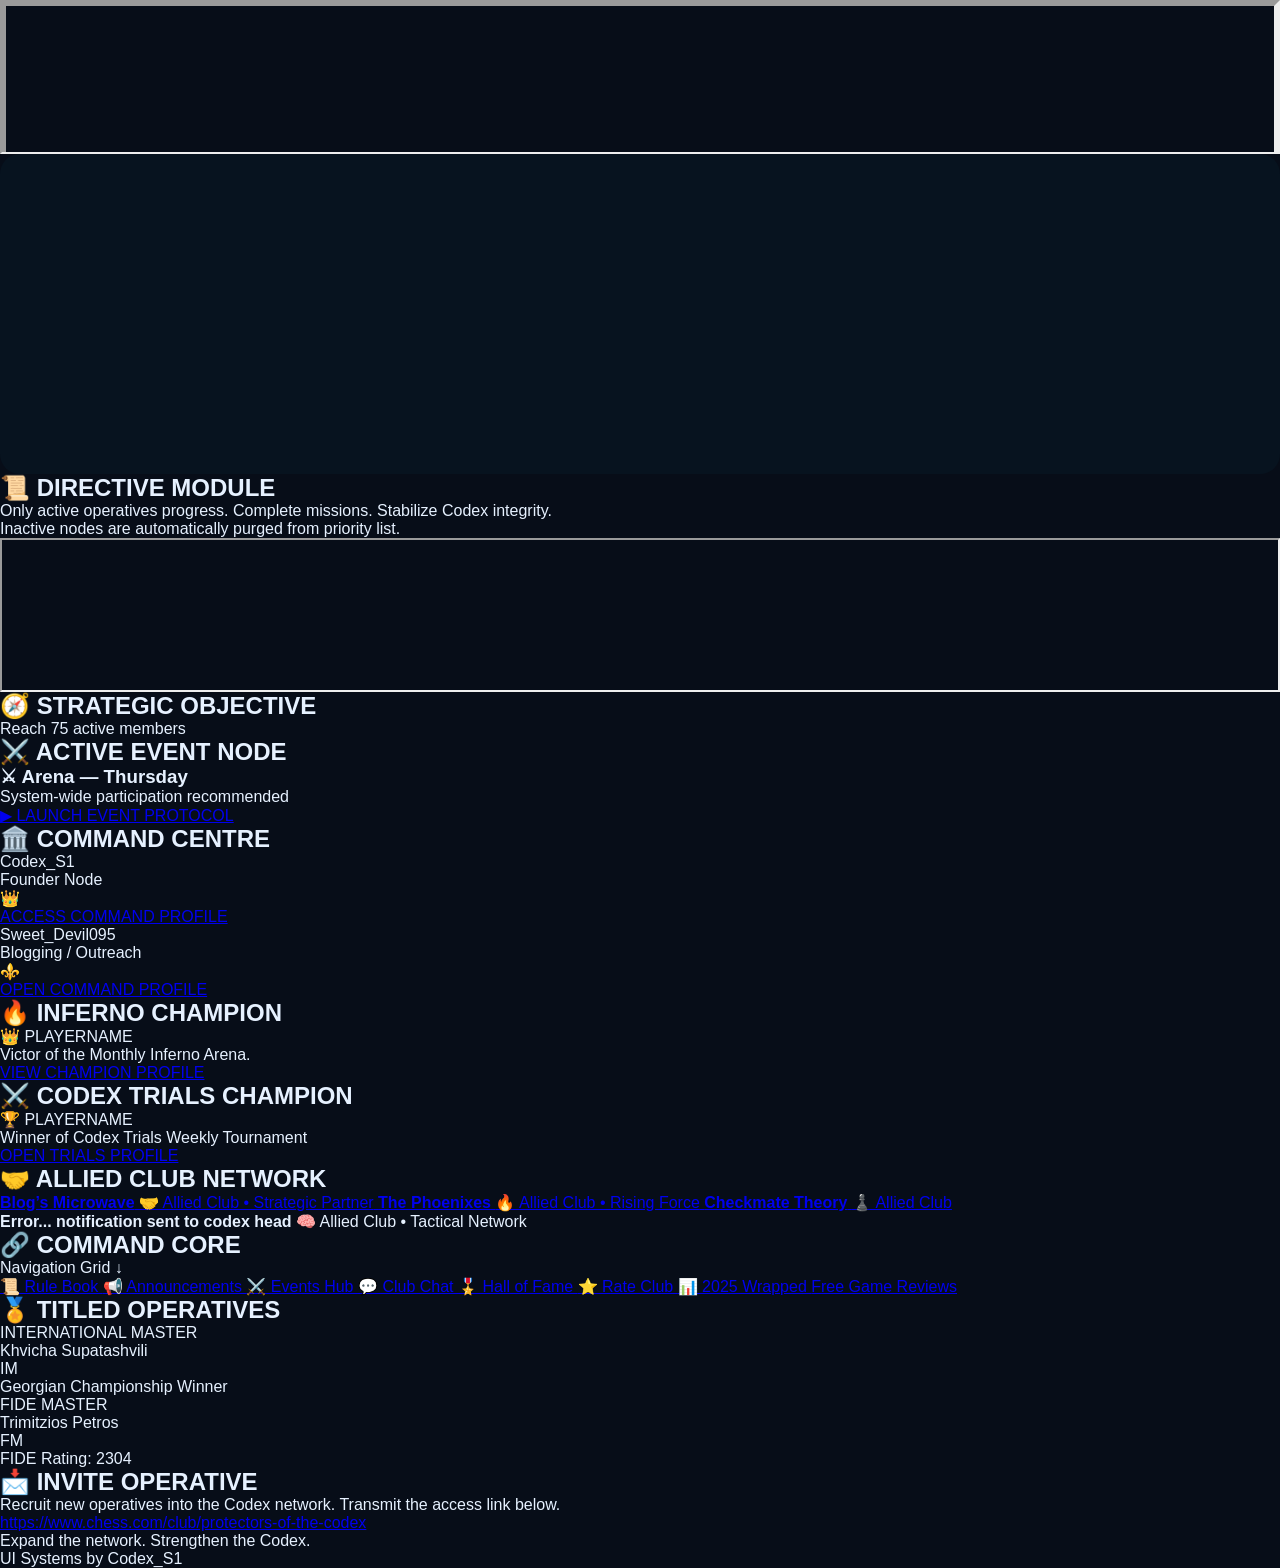
==== index.html @ 56b5e78e "Update index.html" ====
<!DOCTYPE html>
<html lang="en">
<head>
  <meta charset="UTF-8" />
  <meta
    name="viewport"
    content="width=device-width, initial-scale=1.0"
  />
  <title>Protectors Of The Codex</title>

  <link rel="stylesheet" href="style.css" />
</head>

<body>

  <!-- BACKGROUND ENGINE -->
  <iframe
    class="particle-engine"
    src="https://samuel-thomas-sion.github.io/Codex-Sidebar-1-/"
    loading="lazy"
  ></iframe>

  <main class="codex-wrapper">

    <!-- HERO -->
    <section class="hero-section">
      <iframe
        class="hero-frame"
        src="https://samuel-thomas-sion.github.io/Codex-Sidebar-1-/herocard.html"
        scrolling="no"
        loading="lazy"
      ></iframe>
    </section>

    <!-- DIRECTIVE -->
    <section class="module hover-card">
      <h2>📜 DIRECTIVE MODULE</h2>

      <p>
        Only active operatives progress.
        Complete missions. Stabilize Codex integrity.
      </p>

      <p class="small-text">
        Inactive nodes are automatically purged from priority list.
      </p>
    </section>

    <div class="divider">
      <div class="scan-line"></div>
    </div>

    <!-- RADIO -->
    <section class="module hover-card">
      <iframe
        class="radio-frame"
        src="https://www.youtube.com/embed/playlist?list=PLishVnabvbhC-aaPeOsU2TuPgFVLvrhcN"
        allowfullscreen
        loading="lazy"
      ></iframe>
    </section>

    <div class="divider">
      <div class="scan-line"></div>
    </div>

    <!-- OBJECTIVE -->
    <section>

      <h2>🧭 STRATEGIC OBJECTIVE</h2>

      <div class="objective-card hover-card">
        Reach 75 active members
      </div>

    </section>

    <div class="divider">
      <div class="scan-line"></div>
    </div>

    <!-- EVENT -->
    <section>

      <h2>⚔️ ACTIVE EVENT NODE</h2>

      <div class="module hover-card">

        <h3>⚔ Arena — Thursday</h3>

        <p class="small-text">
          System-wide participation recommended
        </p>

        <a
          class="event-btn"
          href="https://www.chess.com/play/arena/31183645?clubId=627467"
          target="_blank"
        >
          ▶ LAUNCH EVENT PROTOCOL
        </a>

      </div>

    </section>

    <div class="divider">
      <div class="scan-line"></div>
    </div>

    <!-- COMMAND CENTRE -->
    <section>

      <h2 class="gold-heading">🏛️ COMMAND CENTRE</h2>

      <div class="stack-grid">

        <!-- Founder -->
        <div class="founder-card hover-card">

          <div class="card-glow gold-glow"></div>

          <div class="top-row">
            <div>
              <div class="founder-name">
                Codex_S1
              </div>

              <div class="small-text">
                Founder Node
              </div>
            </div>

            <div class="icon-large">👑</div>
          </div>

          <a
            href="https://www.chess.com/member/codex_s1"
            target="_blank"
            class="gold-btn"
          >
            ACCESS COMMAND PROFILE
          </a>

        </div>

        <!-- Admin -->
        <div class="admin-card hover-card">

          <div class="top-row">
            <div>
              <div class="admin-name">
                Sweet_Devil095
              </div>

              <div class="small-text">
                Blogging / Outreach
              </div>
            </div>

            <div class="icon-large">⚜️</div>
          </div>

          <a
            href="https://www.chess.com/member/sweet_devil095"
            target="_blank"
            class="blue-btn"
          >
            OPEN COMMAND PROFILE
          </a>

        </div>

      </div>

    </section>

    <div class="divider">
      <div class="scan-line"></div>
    </div>

    <!-- INFERNO -->
    <section>

      <h2 class="inferno-heading">
        🔥 INFERNO CHAMPION
      </h2>

      <div class="inferno-card hover-card">

        <div class="card-glow inferno-glow"></div>

        <div class="champion-name">
          👑 PLAYERNAME
        </div>

        <p class="small-text">
          Victor of the Monthly Inferno Arena.
        </p>

        <a
          href="https://www.chess.com/member/PLAYERNAME"
          target="_blank"
          class="inferno-btn"
        >
          VIEW CHAMPION PROFILE
        </a>

      </div>

    </section>

    <div class="soft-divider"></div>

    <!-- TRIALS -->
    <section>

      <h2>⚔️ CODEX TRIALS CHAMPION</h2>

      <div class="trials-card hover-card">

        <div class="card-glow blue-glow"></div>

        <div class="champion-name blue-text">
          🏆 PLAYERNAME
        </div>

        <p class="small-text">
          Winner of Codex Trials Weekly Tournament
        </p>

        <a
          href="https://www.chess.com/member/PLAYERNAME"
          target="_blank"
          class="trial-btn"
        >
          OPEN TRIALS PROFILE
        </a>

      </div>

    </section>

    <div class="divider">
      <div class="scan-line"></div>
    </div>

    <!-- ALLIED NETWORK -->
    <section>

      <h2>🤝 ALLIED CLUB NETWORK</h2>

      <div class="stack-grid">

        <a
          class="ally-card hover-card"
          href="https://www.chess.com/club/blogs-microwave"
          target="_blank"
        >
          <strong>Blog’s Microwave</strong>
          <span>🤝 Allied Club • Strategic Partner</span>
        </a>

        <a
          class="ally-card hover-card"
          href="https://www.chess.com/club/the-phoenixes"
          target="_blank"
        >
          <strong>The Phoenixes</strong>
          <span>🔥 Allied Club • Rising Force</span>
        </a>

        <a
          class="ally-card hover-card"
          href="https://www.chess.com/club/checkmate-theory"
          target="_blank"
        >
          <strong>Checkmate Theory</strong>
          <span>♟️ Allied Club</span>
        </a>

        <div class="ally-card special-ally hover-card">
          <strong>
            Error... notification sent to codex head
          </strong>

          <span>
            🧠 Allied Club • Tactical Network
          </span>
        </div>

      </div>

    </section>

    <div class="divider">
      <div class="scan-line"></div>
    </div>

    <!-- COMMAND CORE -->
    <section>

      <h2>🔗 COMMAND CORE</h2>

      <p class="small-text">
        Navigation Grid ↓
      </p>

      <div class="command-core">

        <a href="https://www.chess.com/clubs/forum/view/club-rulebook-2">
          📜 Rule Book
        </a>

        <a href="https://www.chess.com/club/protectors-of-the-codex/announcements">
          📢 Announcements
        </a>

        <a
          class="gold-link"
          href="https://www.chess.com/clubs/events/protectors-of-the-codex"
        >
          ⚔️ Events Hub
        </a>

        <a href="https://www.chess.com/clubs/forum/view/chatty-chat-chat">
          💬 Club Chat
        </a>

        <a href="https://www.chess.com/clubs/forum/view/hall-of-fame-201">
          🎖️ Hall of Fame
        </a>

        <a href="https://strawpoll.com/w4nWWPoXWnA">
          ⭐ Rate Club
        </a>

        <a href="https://www.chessigma.com/wrapped">
          📊 2025 Wrapped
        </a>

        <a href="https://chess.day/">
          Free Game Reviews
        </a>

      </div>

    </section>

    <div class="divider">
      <div class="scan-line"></div>
    </div>

    <!-- TITLED -->
    <section>

      <h2>🏅 TITLED OPERATIVES</h2>

      <div class="stack-grid">

        <!-- IM -->
        <div class="title-card blue-card hover-card">

          <div class="card-glow blue-glow"></div>

          <div class="title-top">

            <div>
              <div class="title-rank blue-text">
                INTERNATIONAL MASTER
              </div>

              <div class="title-name">
                Khvicha Supatashvili
              </div>
            </div>

            <div class="badge blue-badge">
              IM
            </div>

          </div>

          <div class="small-text">
            Georgian Championship Winner
          </div>

        </div>

        <!-- FM -->
        <div class="title-card gold-card hover-card">

          <div class="card-glow gold-glow"></div>

          <div class="title-top">

            <div>
              <div class="title-rank gold-text">
                FIDE MASTER
              </div>

              <div class="title-name">
                Trimitzios Petros
              </div>
            </div>

            <div class="badge gold-badge">
              FM
            </div>

          </div>

          <div class="small-text">
            FIDE Rating: 2304
          </div>

        </div>

      </div>

    </section>

    <div class="divider">
      <div class="scan-line"></div>
    </div>

    <!-- INVITE -->
    <section>

      <h2>📩 INVITE OPERATIVE</h2>

      <div class="module hover-card">

        <p class="invite-text">
          Recruit new operatives into the Codex network.
          Transmit the access link below.
        </p>

        <div class="invite-box">

          <a
            href="https://www.chess.com/club/protectors-of-the-codex"
            target="_blank"
          >
            https://www.chess.com/club/protectors-of-the-codex
          </a>

        </div>

        <p class="small-text">
          Expand the network. Strengthen the Codex.
        </p>

      </div>

    </section>

    <!-- FOOTER -->
    <footer class="footer">
      UI Systems by
      <span>Codex_S1</span>
    </footer>

  </main>

  <script src="script.js"></script>

</body>
</html>
---- style.css ----
/* =========================
   GLOBAL RESET
========================= */

*{
  margin:0;
  padding:0;
  box-sizing:border-box;
}

html,
body{
  width:100%;
  min-height:100%;
  overflow-x:hidden;
  overflow-y:auto;

  /* HIDES SCROLLBAR BUT KEEPS SCROLL */
  scrollbar-width:none;
  -ms-overflow-style:none;

  background:#070d18;
  font-family:Arial, sans-serif;
  color:#e6f1ff;
}

body::-webkit-scrollbar{
  display:none;
}

/* =========================
   MAIN FULLSCREEN SYSTEM
========================= */

.codex-system{
  position:relative;

  width:100%;

  /* IMPORTANT */
  min-height:100vh;

  overflow:hidden;

  background:
    radial-gradient(circle at top,
    #18314f 0%,
    #0f2238 35%,
    #070d18 100%);

  padding:14px;

  /* REMOVED MAX WIDTH */
  /* REMOVED CENTERED PANEL */

  display:flex;
  flex-direction:column;
  gap:18px;
}

/* =========================
   BACKGROUND ENGINE
========================= */

.bg-engine{
  position:absolute;
  inset:0;

  width:100%;
  height:100%;

  border:none;

  z-index:0;

  pointer-events:none;

  opacity:.9;
}

/* =========================
   MAIN CONTENT LAYER
========================= */

.codex-content{
  position:relative;
  z-index:2;

  width:100%;

  display:flex;
  flex-direction:column;
  gap:18px;
}

/* =========================
   RESPONSIVE GRID SYSTEM
========================= */

.dashboard-grid{
  width:100%;

  display:grid;

  grid-template-columns:
    repeat(auto-fit,minmax(320px,1fr));

  gap:18px;

  align-items:start;
}

/* =========================
   UNIVERSAL MODULE STYLE
========================= */

.codex-module{
  position:relative;

  width:100%;

  padding:16px;

  border-radius:18px;

  background:#0f2238;

  border:1px solid rgba(255,255,255,.05);

  overflow:hidden;

  transition:
    transform .25s ease,
    box-shadow .25s ease,
    border-color .25s ease;

  backdrop-filter:blur(10px);
}

.codex-module:hover{
  transform:translateY(-4px);

  border-color:rgba(77,163,255,.45);

  box-shadow:
    0 0 24px rgba(77,163,255,.18);
}

/* =========================
   HERO SYSTEM
========================= */

.hero-frame{
  width:100%;

  /* IMPORTANT FOR CHESS.COM */
  height:min(42vw,320px);

  min-height:240px;

  border:none;

  border-radius:20px;

  overflow:hidden;

  background:#07131f;
}

/* =========================
   SECTION TITLES
========================= */

.section-title{
  font-size:18px;
  font-weight:bold;

  letter-spacing:1px;

  margin-bottom:12px;

  color:#ffffff;
}

/* =========================
   DIVIDER
========================= */

.codex-divider{
  position:relative;

  width:100%;
  height:2px;

  overflow:hidden;

  border-radius:999px;

  background:
    linear-gradient(
      90deg,
      transparent,
      rgba(77,163,255,.12),
      rgba(77,163,255,.45),
      rgba(77,163,255,.12),
      transparent
    );
}

.codex-divider::after{
  content:"";

  position:absolute;

  top:-1px;
  left:-30%;

  width:30%;
  height:4px;

  border-radius:999px;

  background:
    linear-gradient(
      90deg,
      transparent,
      rgba(140,200,255,.95),
      transparent
    );

  animation:codexScan 2.8s linear infinite;
}

/* =========================
   LINKS
========================= */

.codex-link{
  display:block;

  width:100%;

  text-decoration:none;

  color:#fff;

  padding:12px;

  border-radius:12px;

  background:#18314f;

  transition:all .22s ease;
}

.codex-link:hover{
  transform:translateX(4px);

  border-left:5px solid #b26cff;

  box-shadow:
    0 0 14px rgba(178,108,255,.25);
}

/* =========================
   BUTTONS
========================= */

.codex-button{
  display:block;

  width:100%;

  text-align:center;

  text-decoration:none;

  padding:12px;

  border-radius:12px;

  font-weight:bold;

  color:white;

  background:
    linear-gradient(
      135deg,
      #4da3ff,
      #18314f
    );

  transition:all .22s ease;
}

.codex-button:hover{
  transform:scale(1.03);

  box-shadow:
    0 0 20px rgba(77,163,255,.35);
}

/* =========================
   REMOVE INNER SCROLLBARS
========================= */

.no-scroll{
  overflow:visible !important;
  max-height:none !important;
  height:auto !important;
}

/* =========================
   RESPONSIVE FIXES
========================= */

@media(max-width:900px){

  .dashboard-grid{
    grid-template-columns:1fr;
  }

  .hero-frame{
    height:260px;
  }

}

/* =========================
   CHESS.COM IFRAME FIX
========================= */

/* THIS IS THE IMPORTANT PART */

iframe{
  width:100%;
  max-width:100%;
  display:block;
}

/* Prevent giant zoom effect */

.chess-sidebar-fix{
  width:100%;
  transform:scale(1);

  transform-origin:top center;
}

/* =========================
   ANIMATIONS
========================= */

@keyframes codexScan{

  0%{
    left:-30%;
  }

  100%{
    left:130%;
  }

}
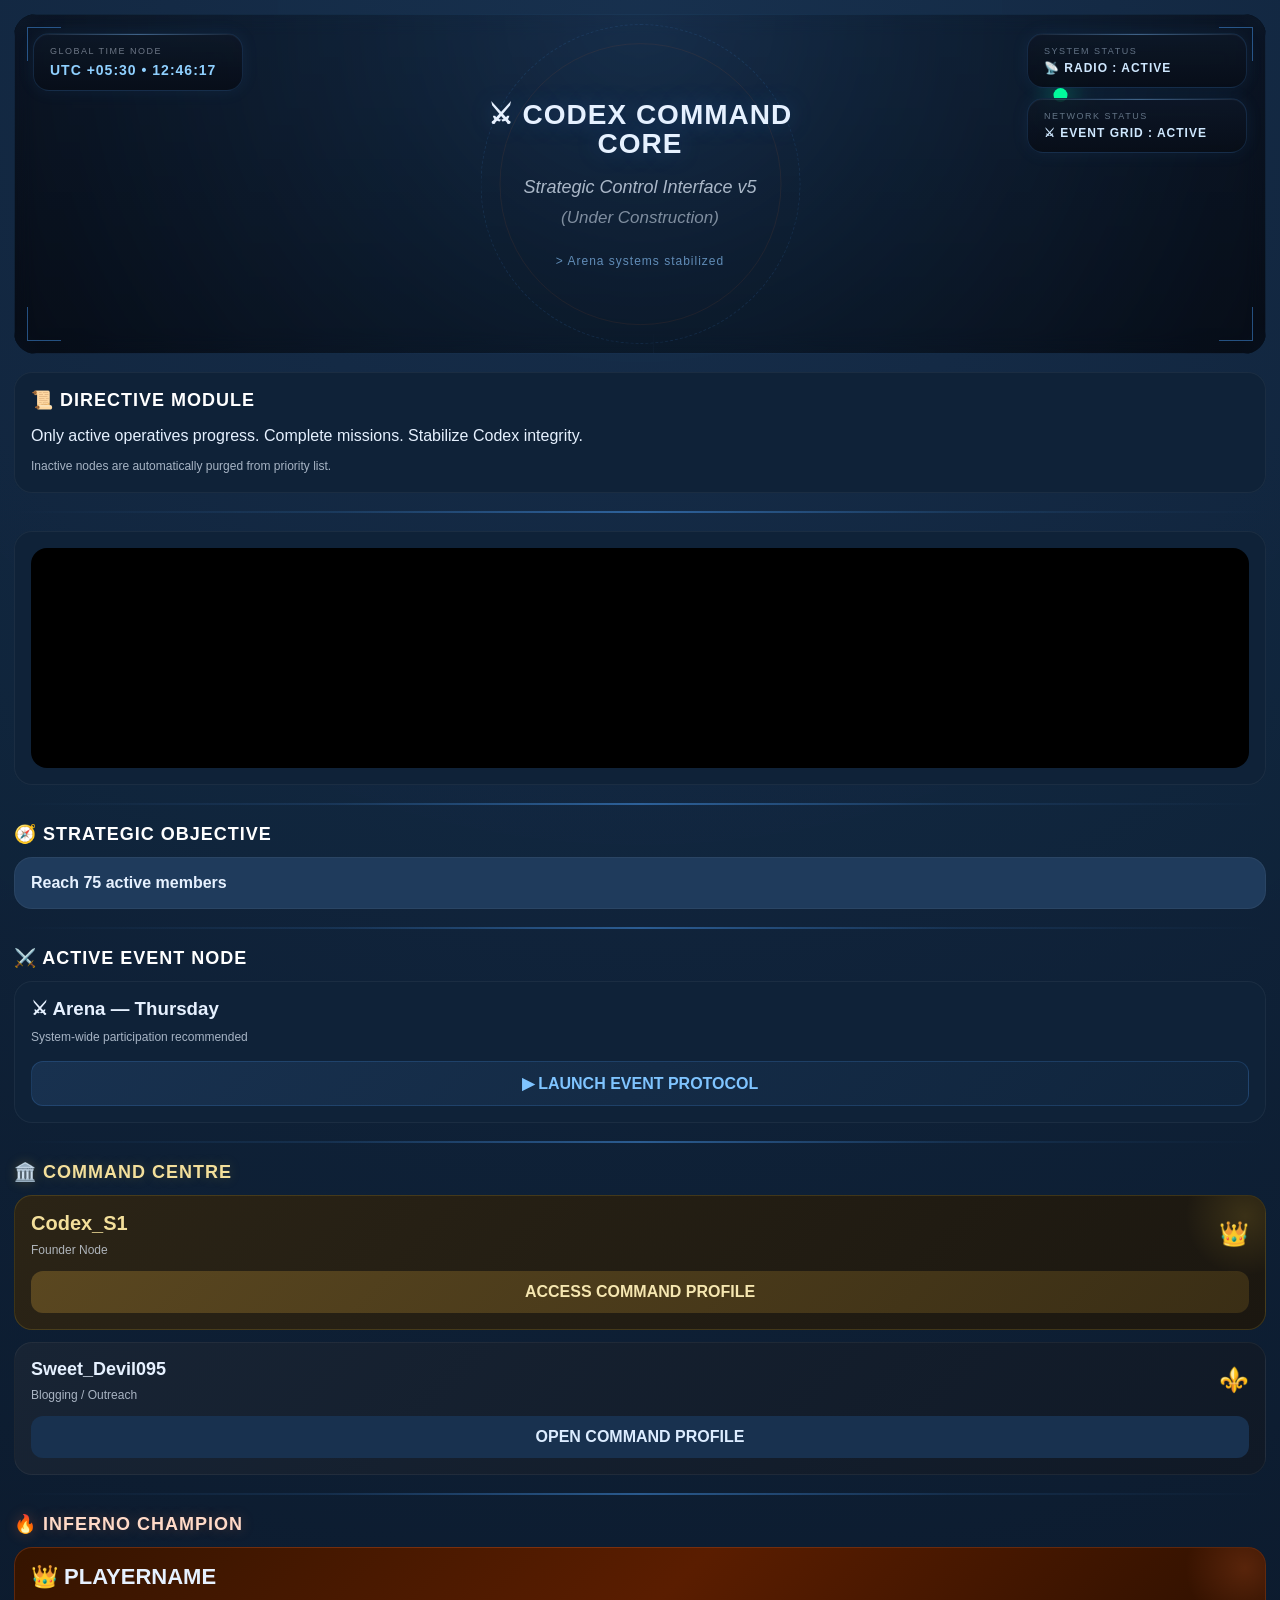
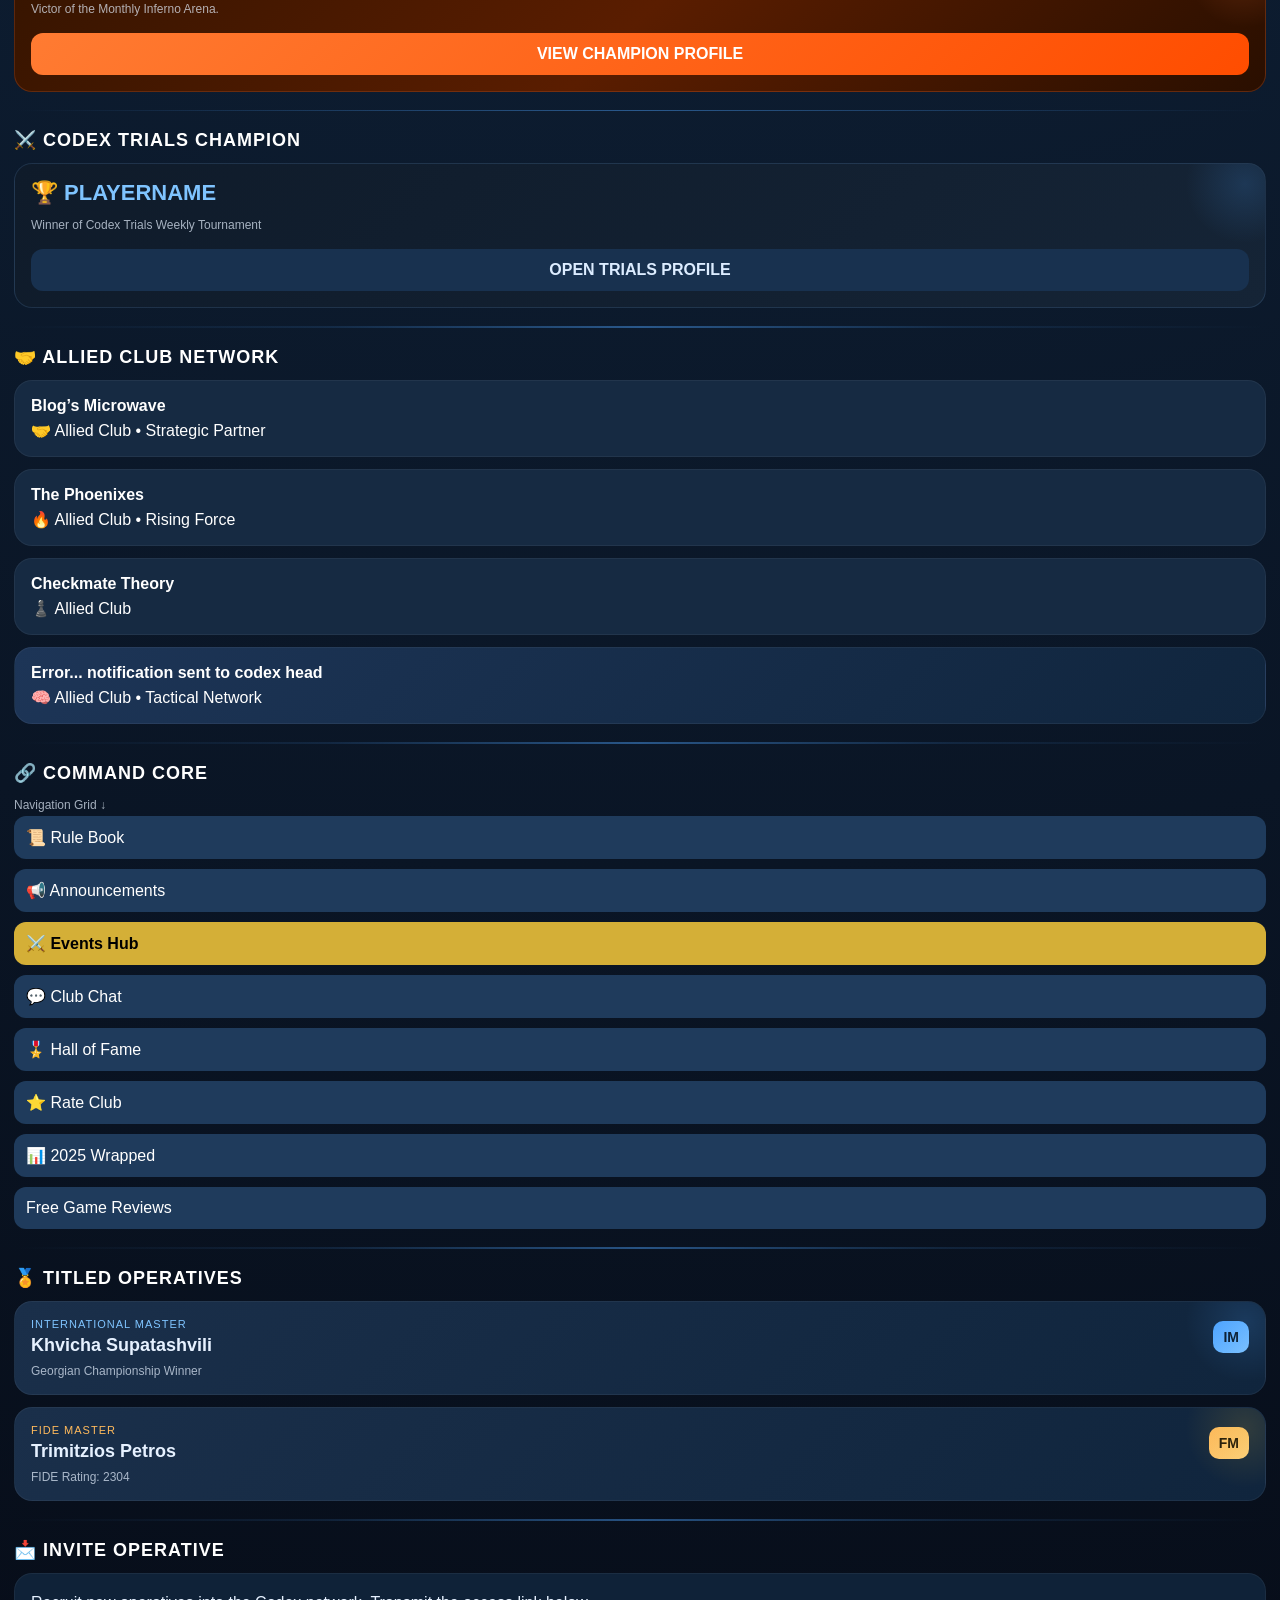
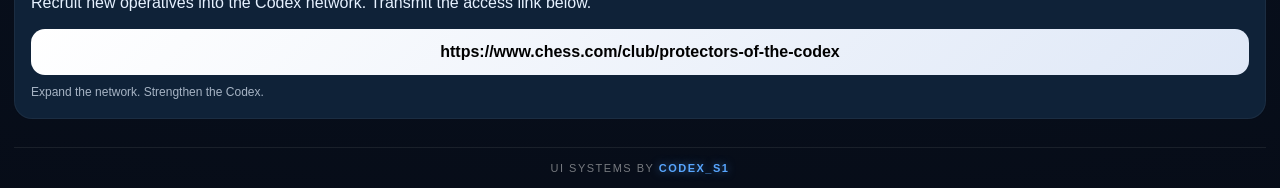
==== commit 2a723730: "Update index.html" ====
--- a/index.html
+++ b/index.html
@@ -8,7 +8,7 @@
   />
   <title>Protectors Of The Codex</title>
 
-  <link rel="stylesheet" href="style.css" />
+ <link rel="stylesheet" href="https://samuel-thomas-sion.github.io/Codex-Sidebar-1-/style.css">
 </head>
 
 <body>
@@ -463,7 +463,7 @@
 
   </main>
 
-  <script src="script.js"></script>
+  <script src="https://samuel-thomas-sion.github.io/Codex-Sidebar-1-/script.js"></script>
 
 </body>
 </html>
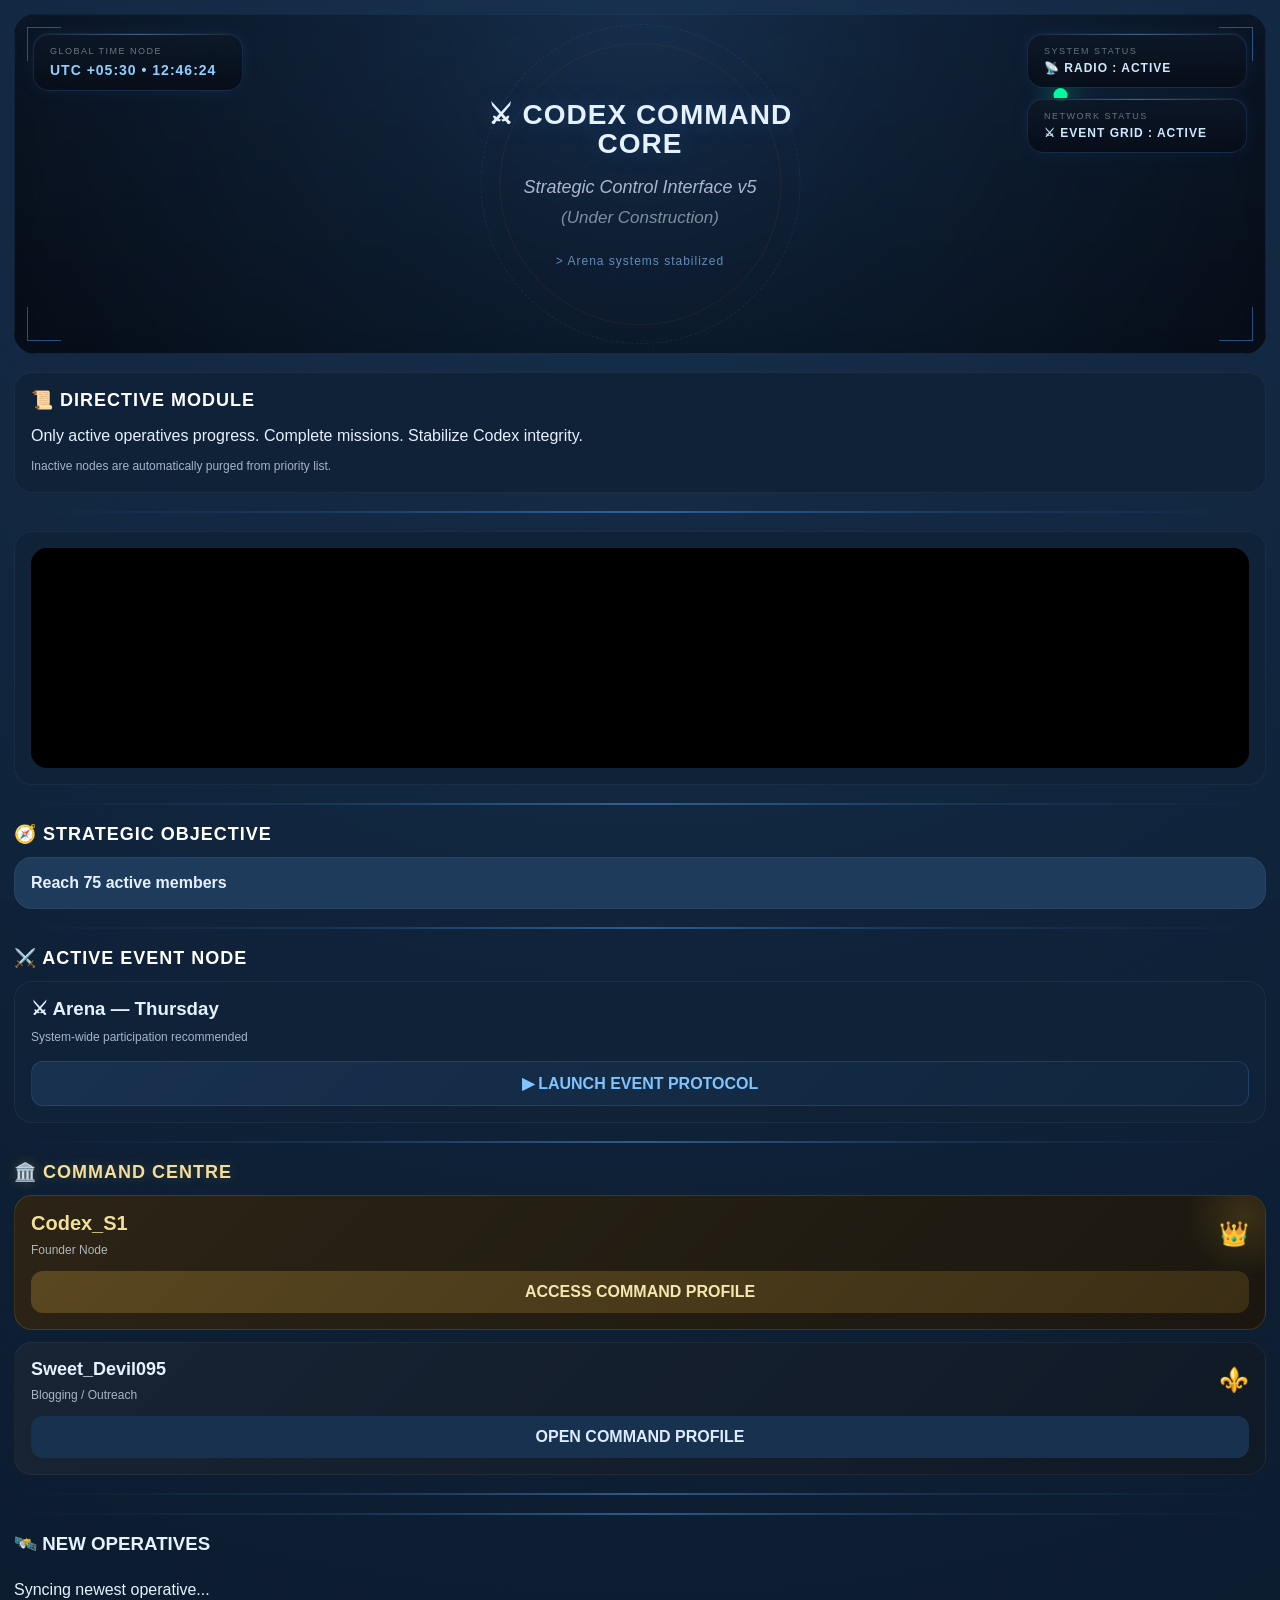
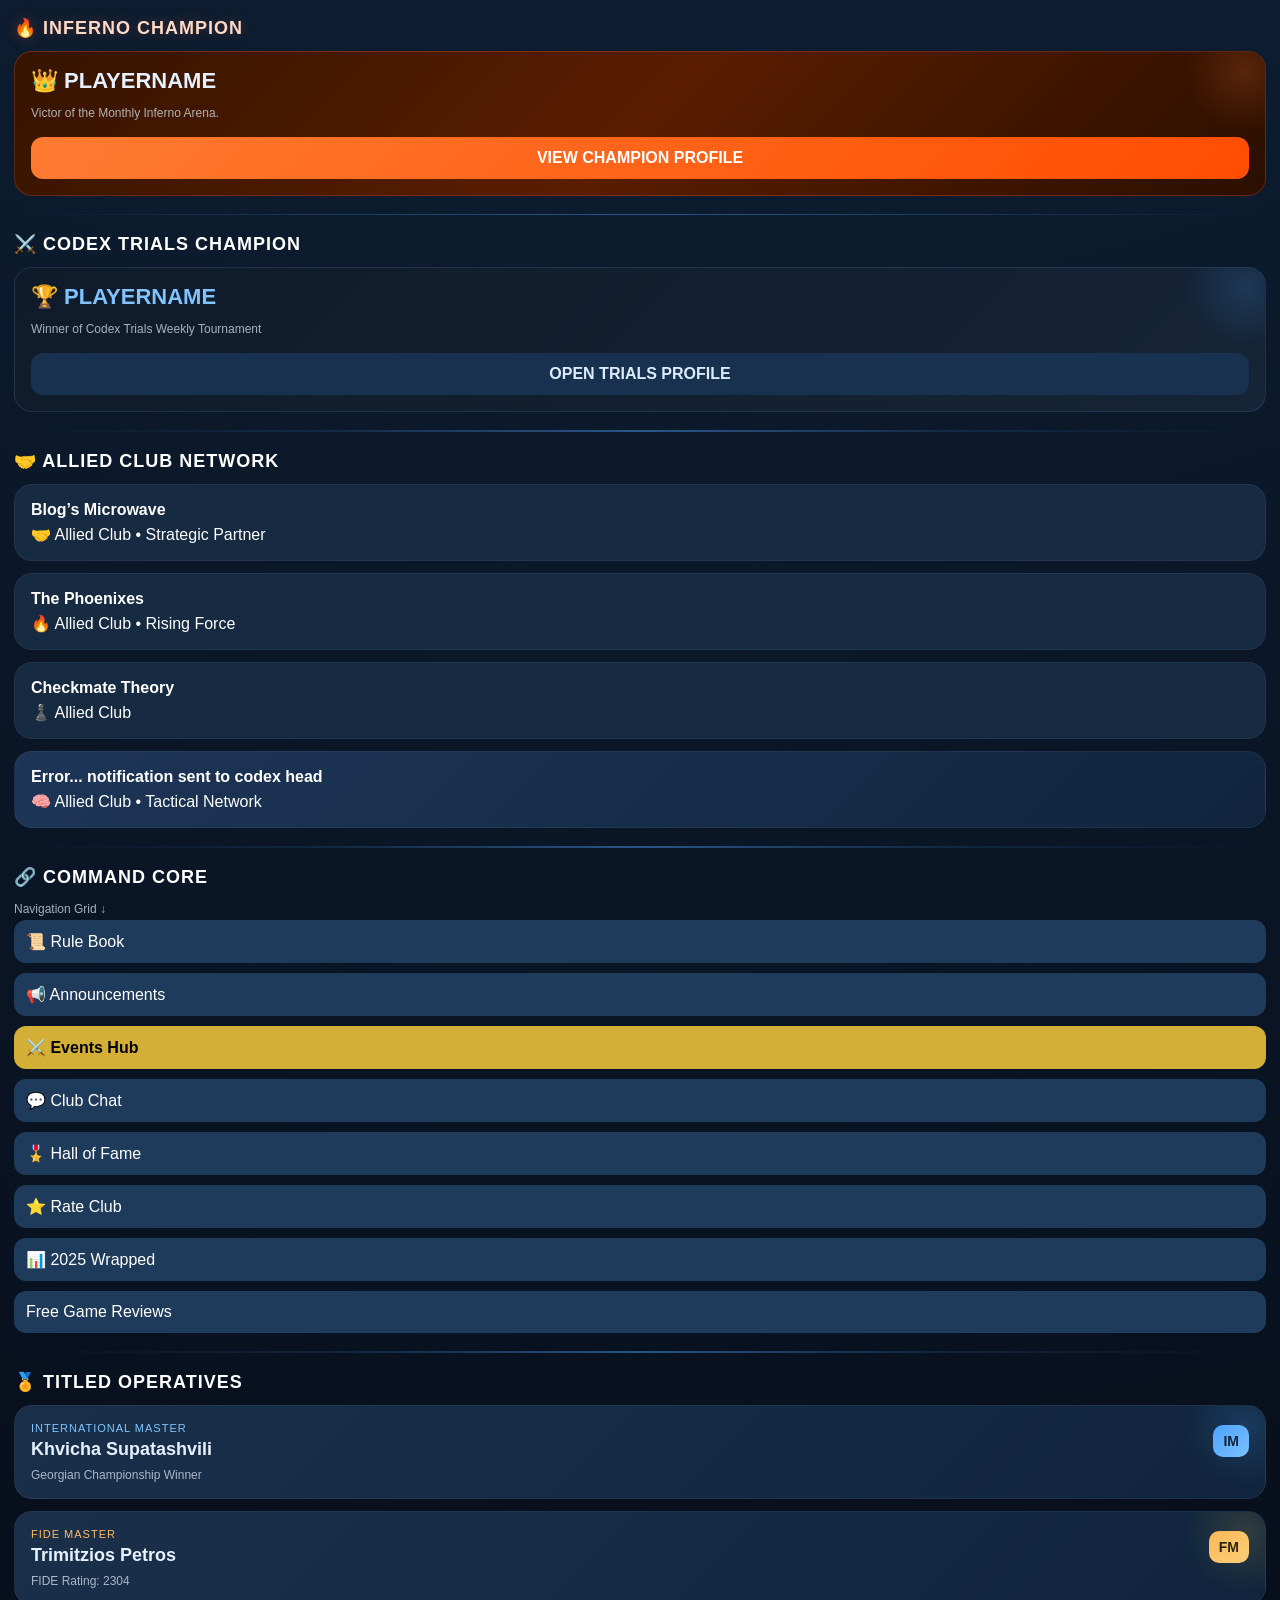
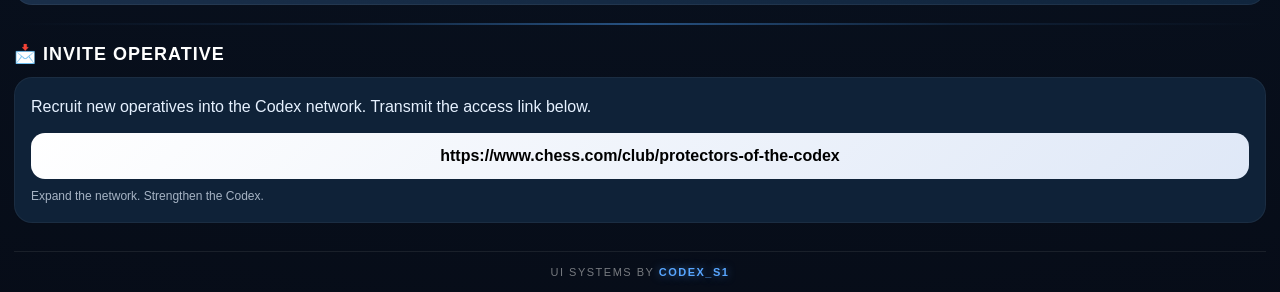
==== commit d720e694: "Update index.html" ====
--- a/index.html
+++ b/index.html
@@ -178,6 +178,34 @@
     <div class="divider">
       <div class="scan-line"></div>
     </div>
+    
+    <!-- NEWEST OPERATIVES -->
+
+<div class="divider">
+  <div class="scan-line"></div>
+</div>
+
+<h3>🛰️ NEW OPERATIVES</h3>
+
+<div class="new-operatives-system">
+
+  <!-- TOP OPERATIVE -->
+  <div id="top-operative" class="top-operative-card">
+
+    <div class="loading-operatives">
+      Syncing newest operative...
+    </div>
+
+  </div>
+
+  <!-- SECONDARY OPERATIVES -->
+  <div
+    id="secondary-operatives"
+    class="secondary-operatives-grid">
+
+  </div>
+
+</div>
 
     <!-- INFERNO -->
     <section>
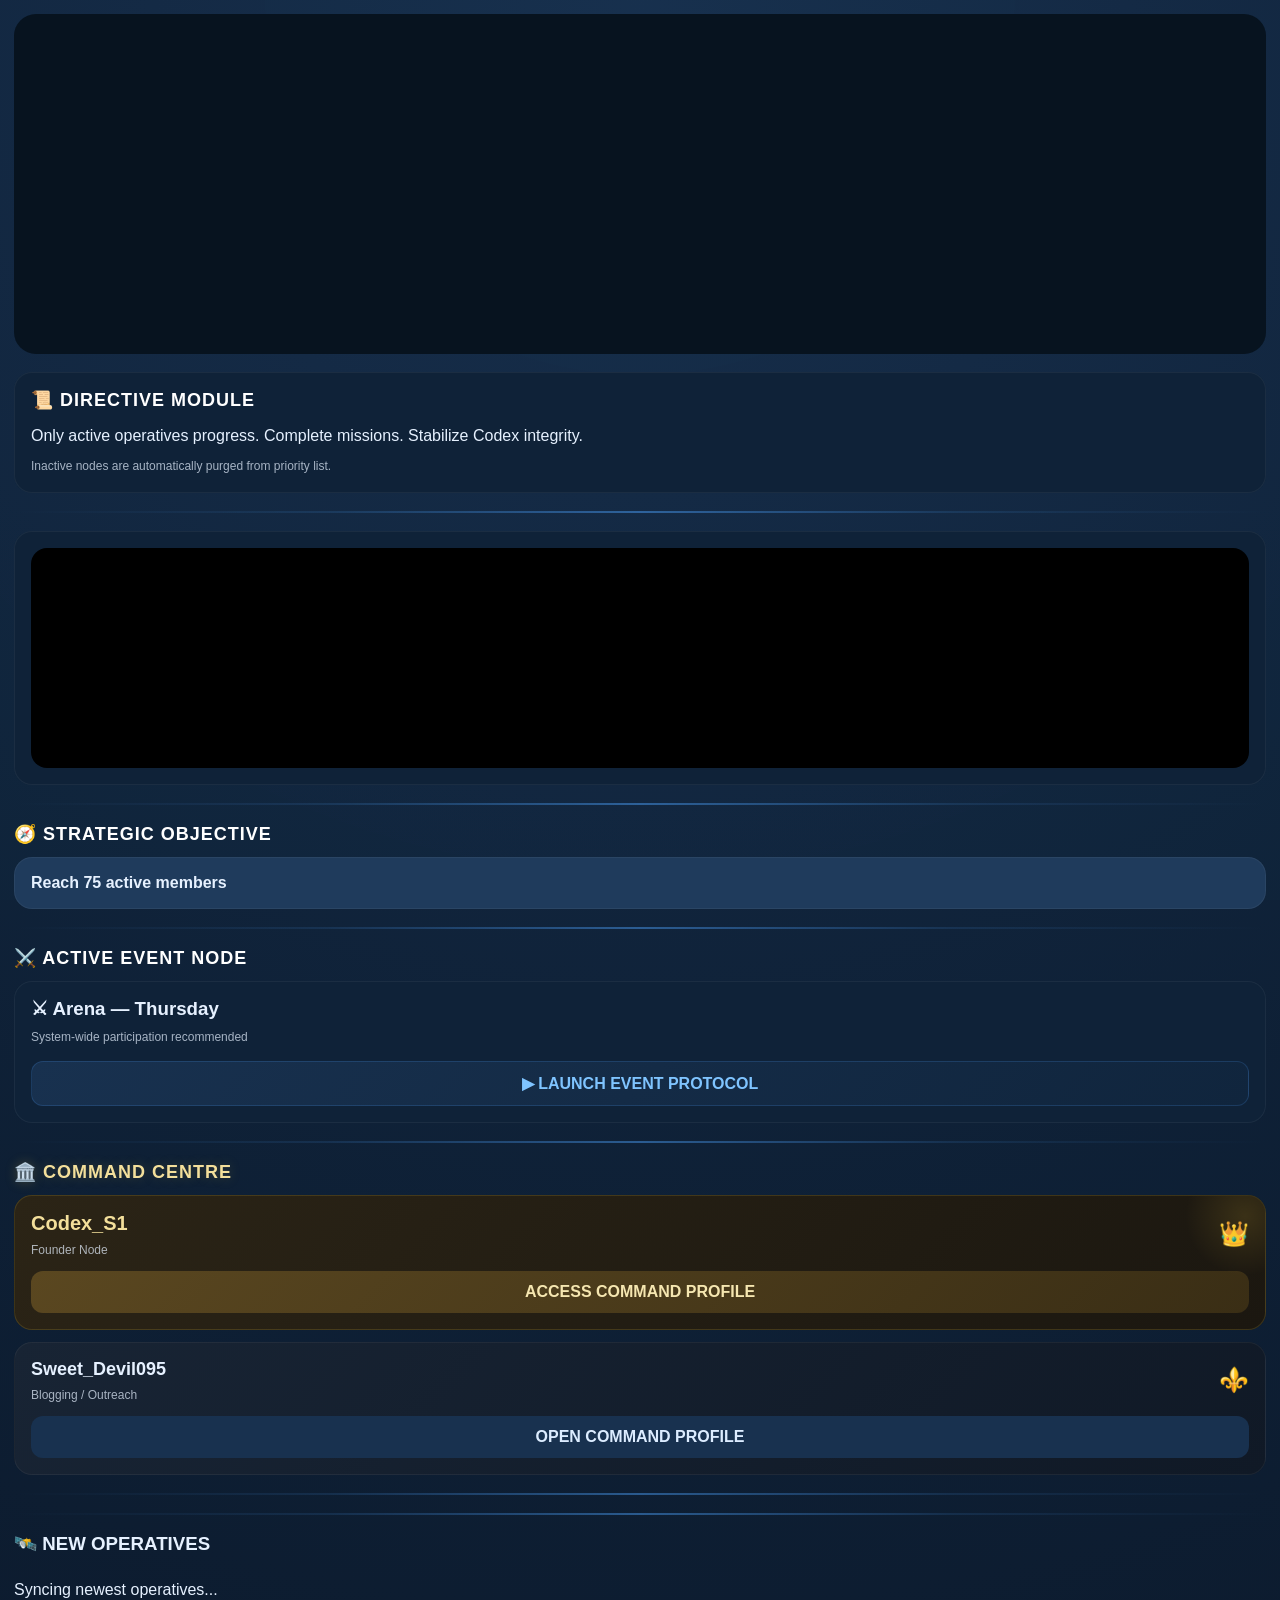
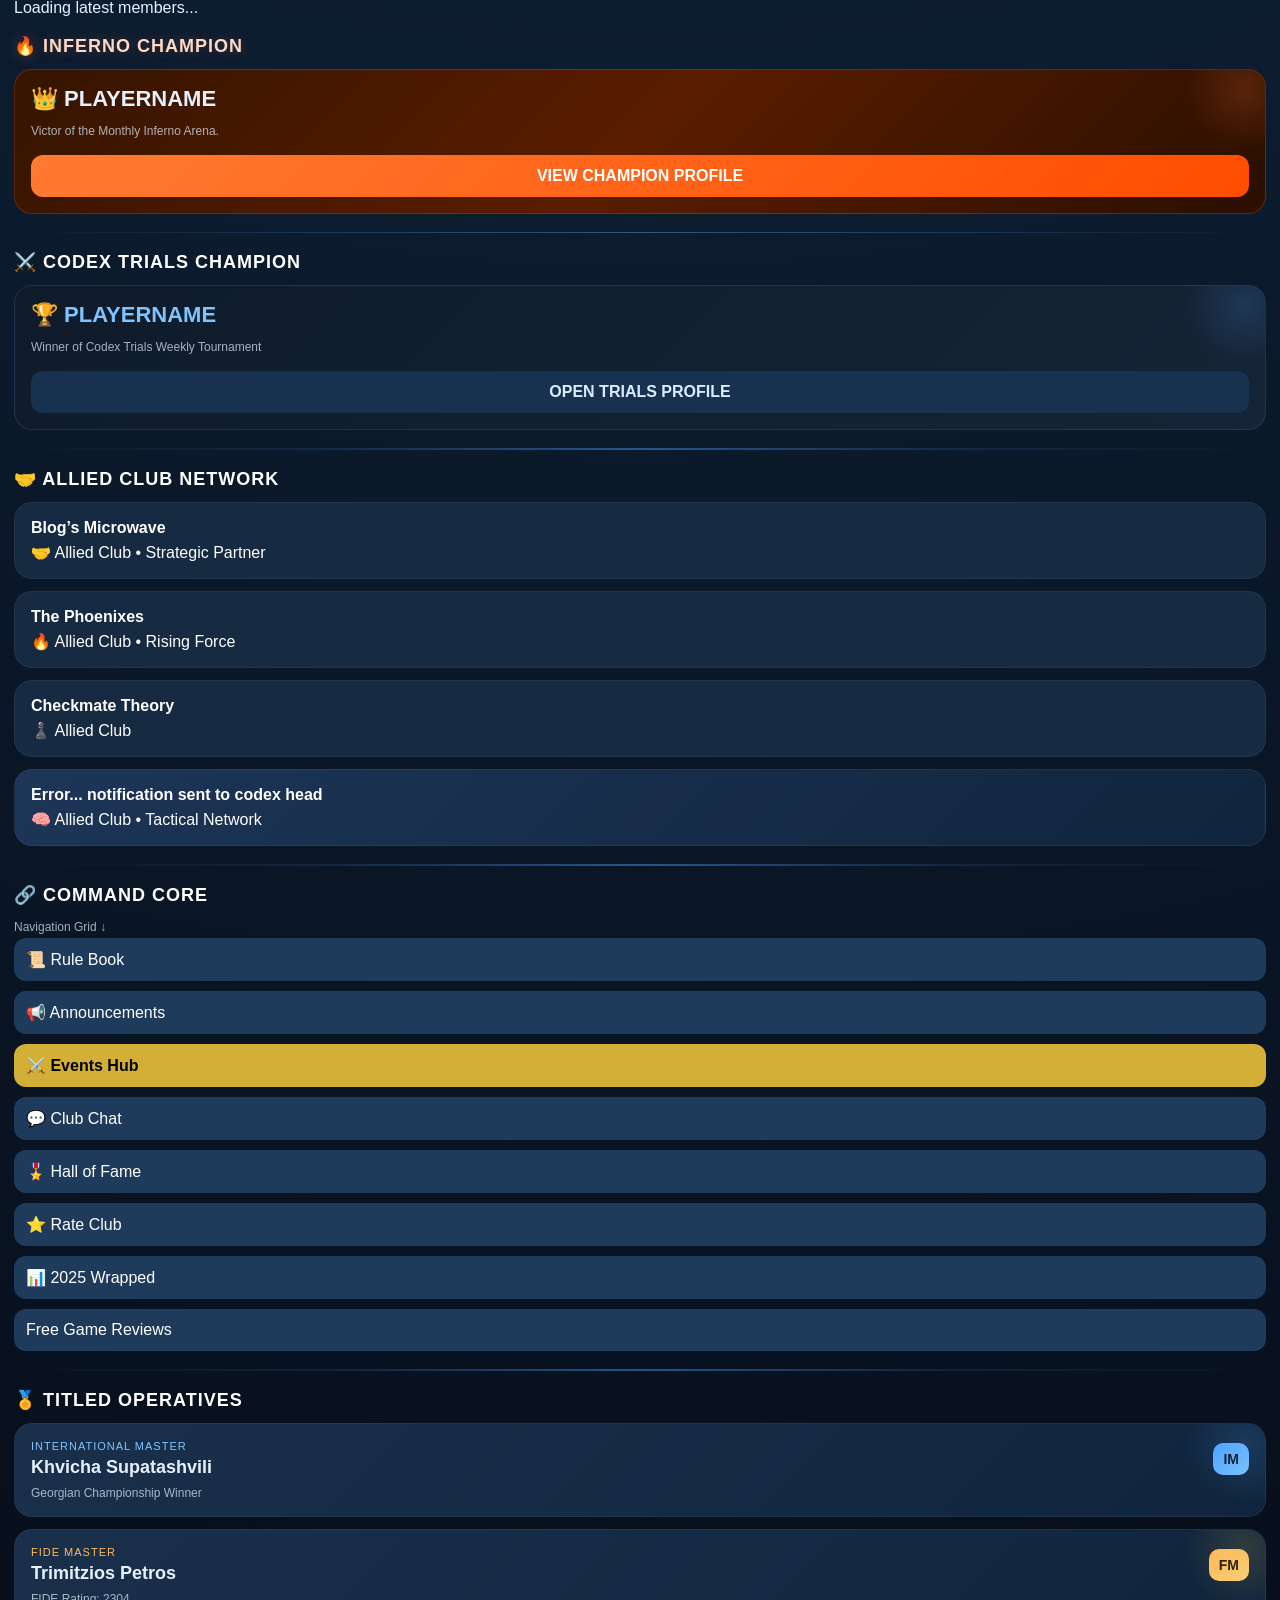
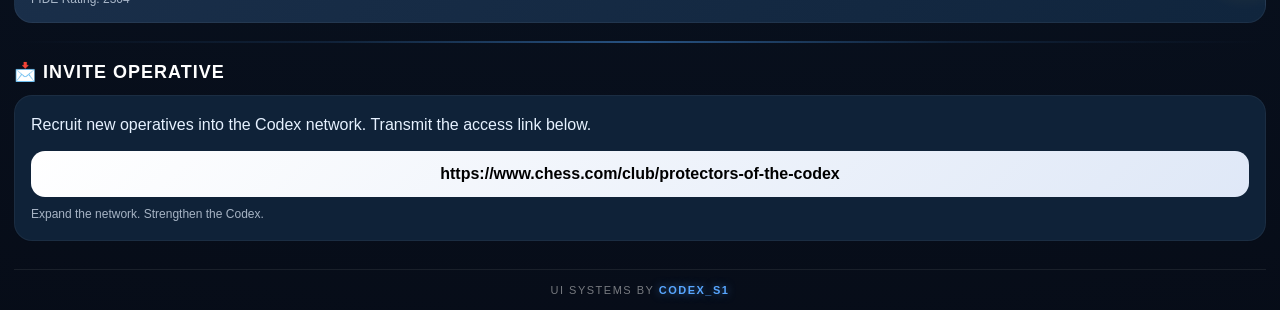
==== commit 1851c4be: "Update index.html" ====
--- a/index.html
+++ b/index.html
@@ -178,35 +178,29 @@
     <div class="divider">
       <div class="scan-line"></div>
     </div>
-    
-    <!-- NEWEST OPERATIVES -->
-
+
+<!-- NEW OPERATIVES -->
 <div class="divider">
   <div class="scan-line"></div>
 </div>
 
 <h3>🛰️ NEW OPERATIVES</h3>
 
-<div class="new-operatives-system">
-
-  <!-- TOP OPERATIVE -->
-  <div id="top-operative" class="top-operative-card">
-
-    <div class="loading-operatives">
-      Syncing newest operative...
-    </div>
-
+<div class="new-operatives-module">
+
+  <div class="new-operatives-header">
+    Syncing newest operatives...
   </div>
 
-  <!-- SECONDARY OPERATIVES -->
-  <div
-    id="secondary-operatives"
-    class="secondary-operatives-grid">
+  <div id="new-members-list">
+
+    <div class="member-loading">
+      Loading latest members...
+    </div>
 
   </div>
 
 </div>
-
     <!-- INFERNO -->
     <section>
 
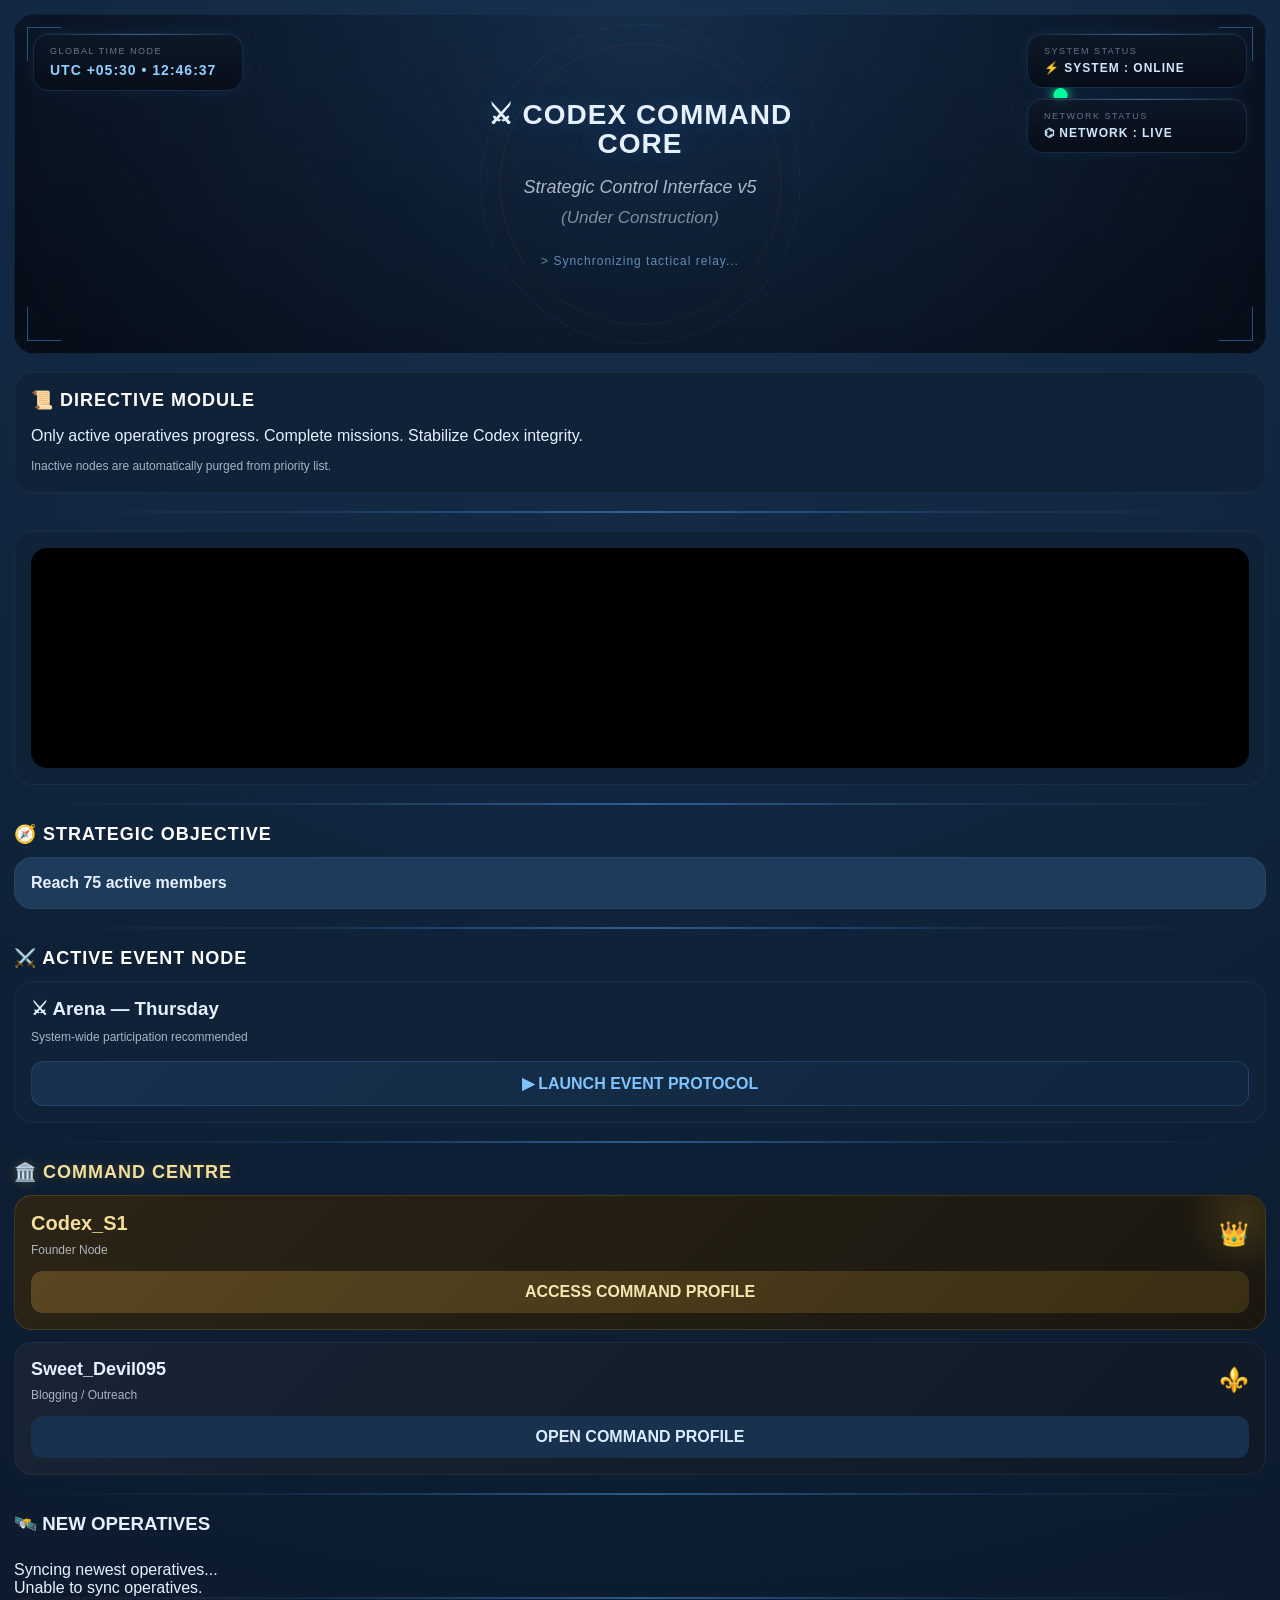
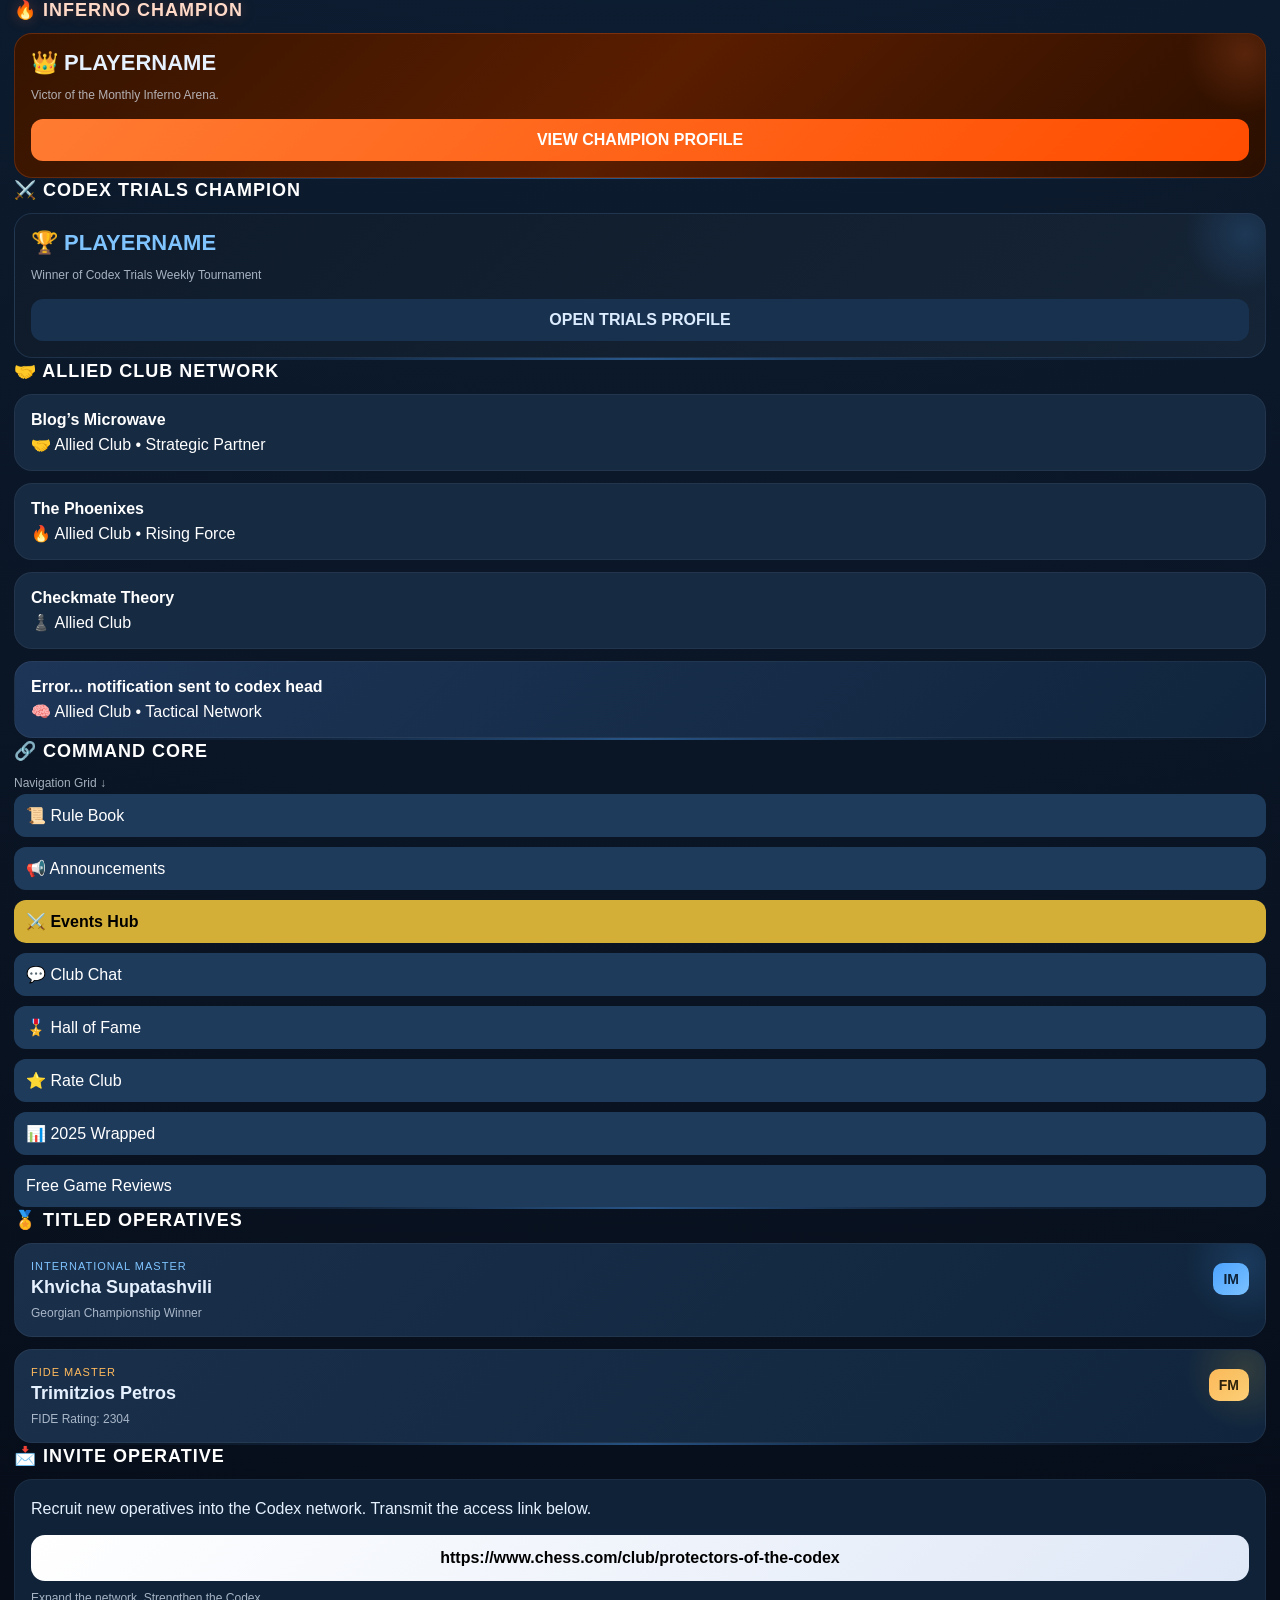
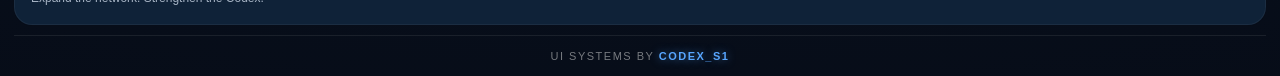
==== commit 658e71e9: "Update index.html" ====
--- a/index.html
+++ b/index.html
@@ -175,10 +175,6 @@
 
     </section>
 
-    <div class="divider">
-      <div class="scan-line"></div>
-    </div>
-
 <!-- NEW OPERATIVES -->
 <div class="divider">
   <div class="scan-line"></div>
@@ -200,7 +196,9 @@
 
   </div>
 
-</div>
+      <div class="divider">
+      <div class="scan-line"></div>
+    </div>
     <!-- INFERNO -->
     <section>
 
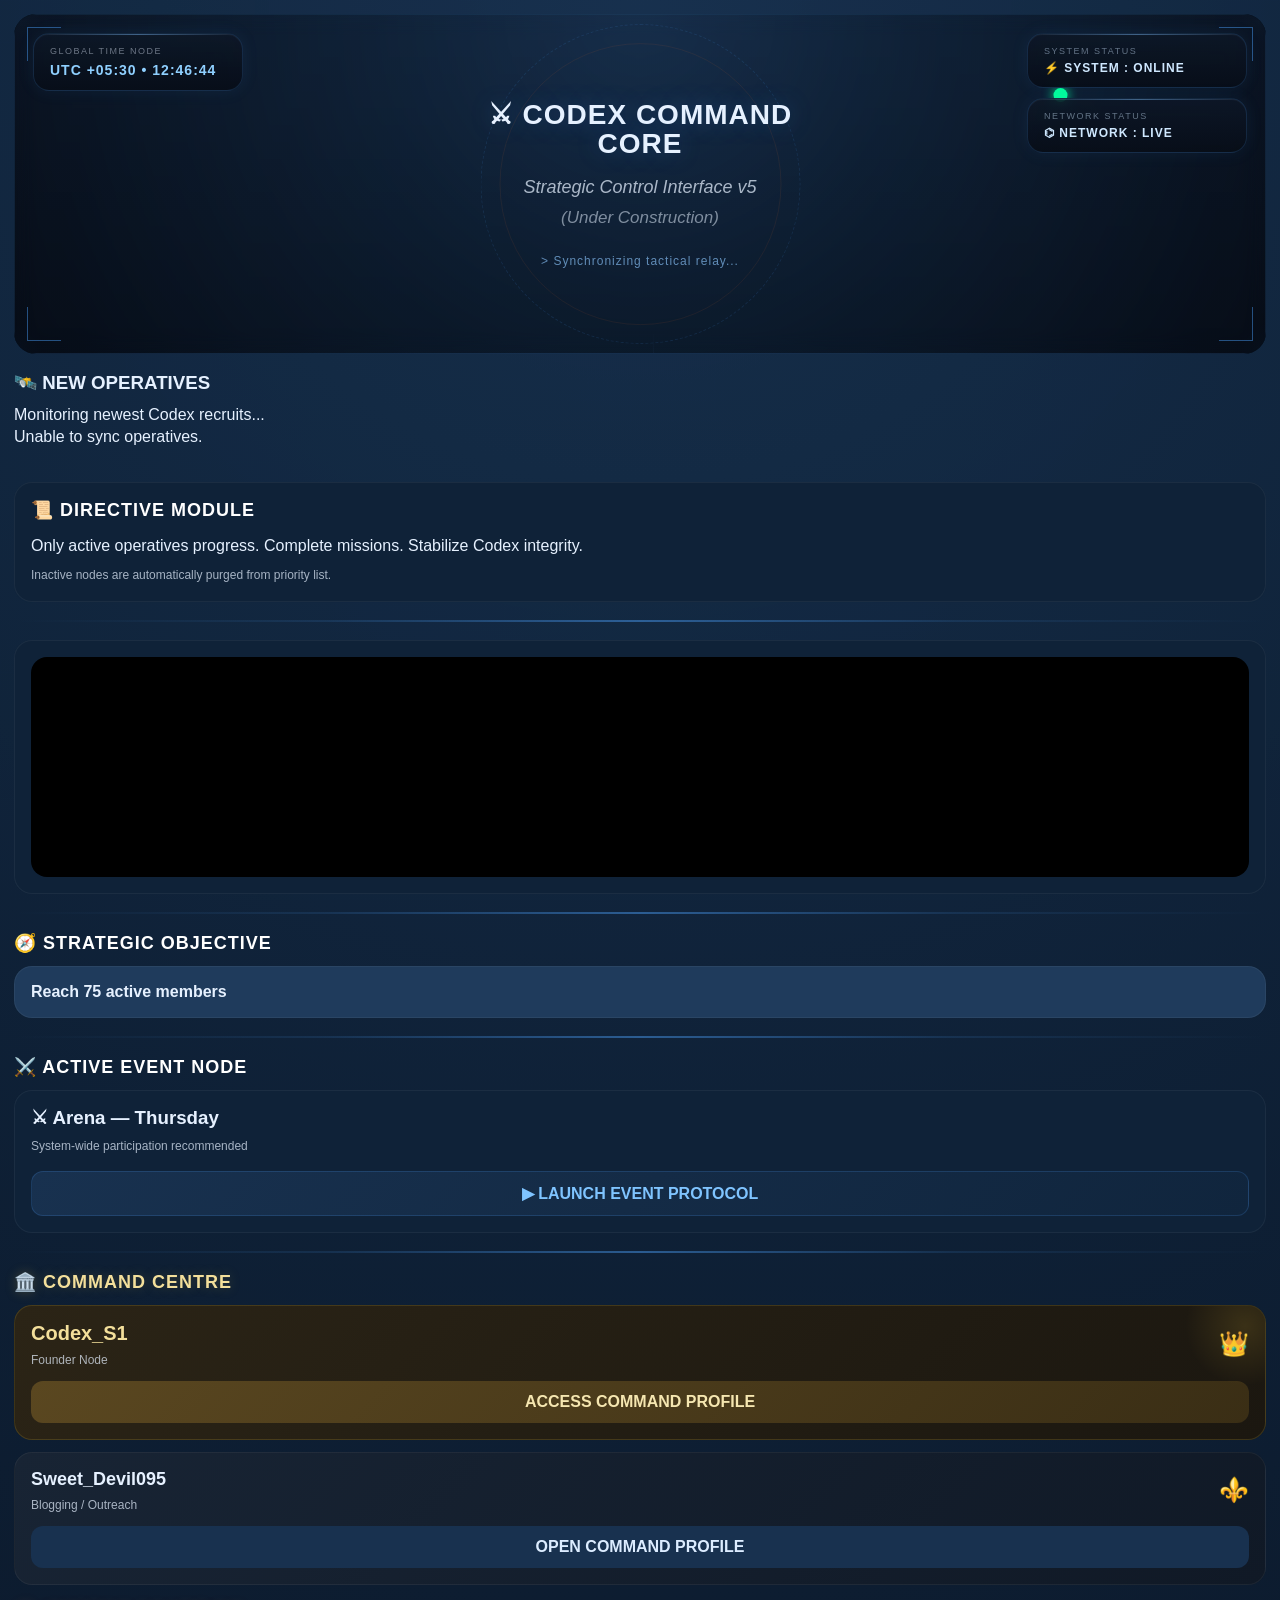
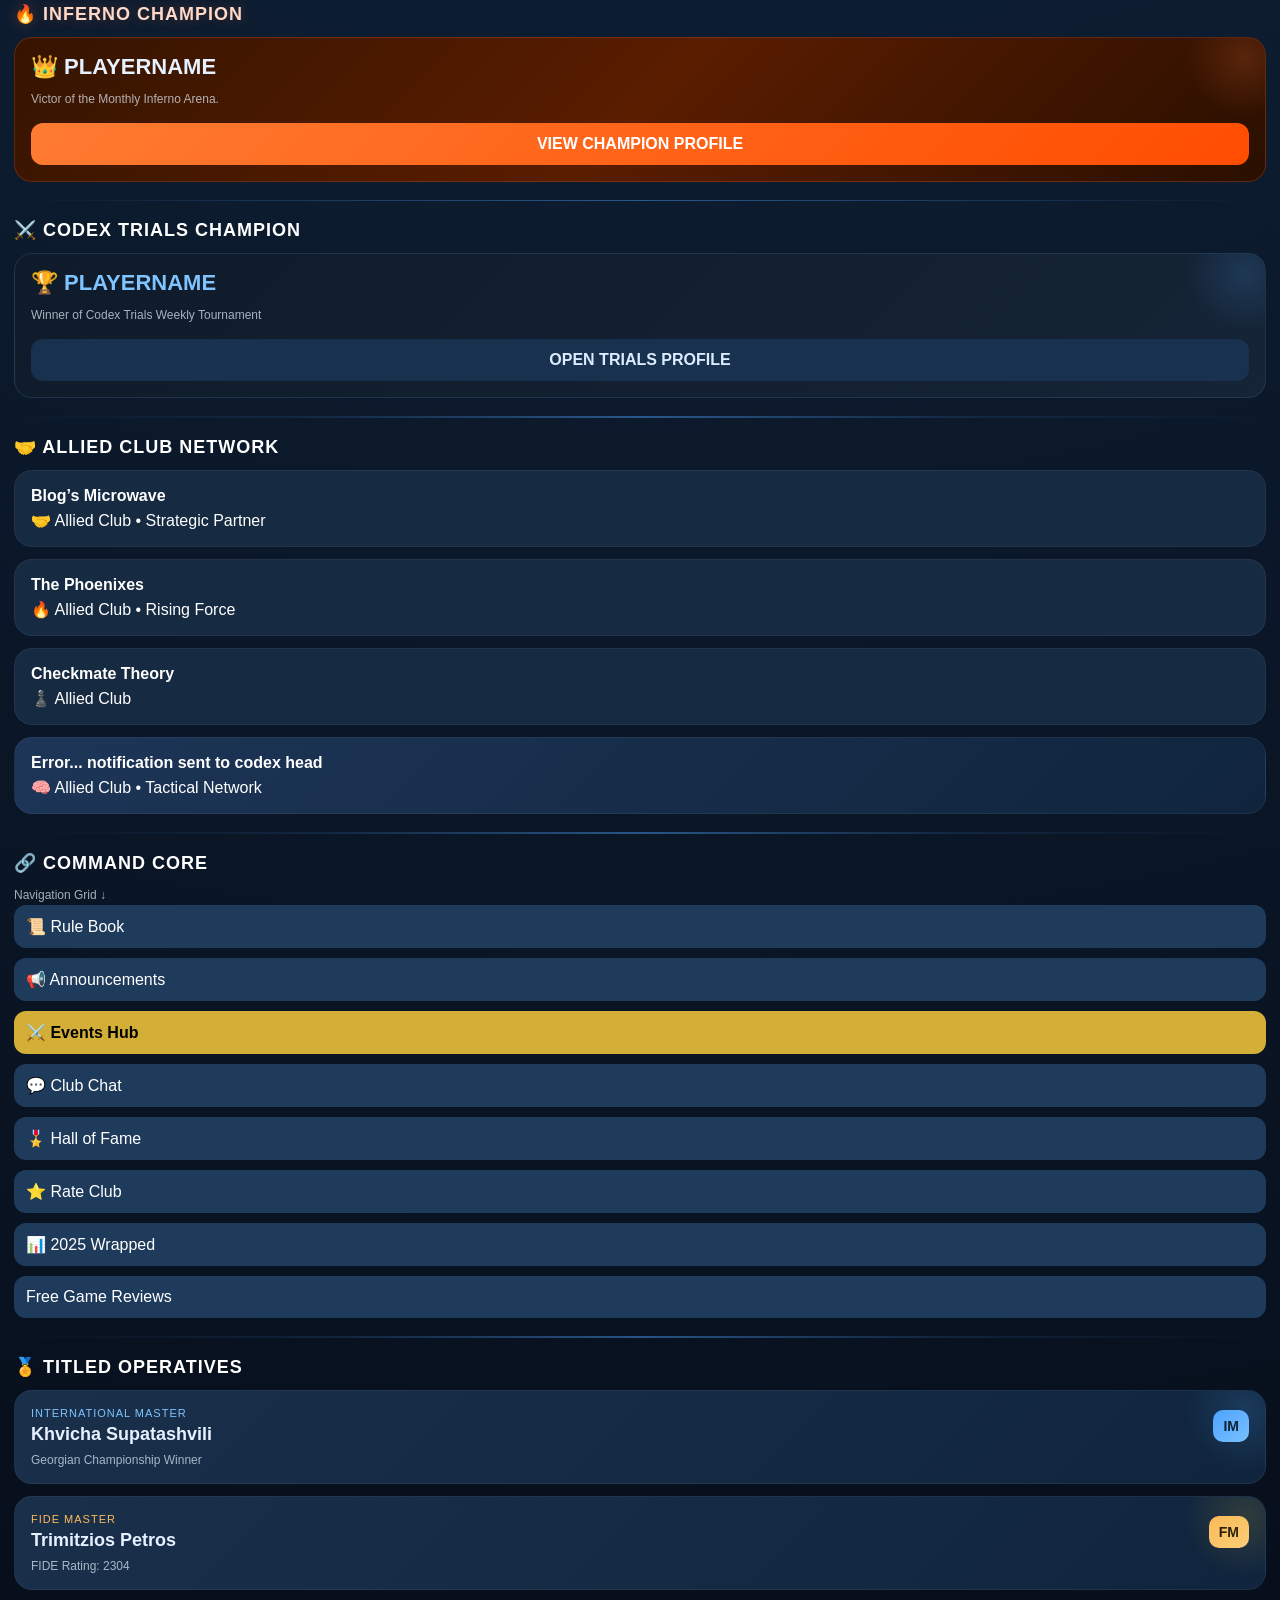
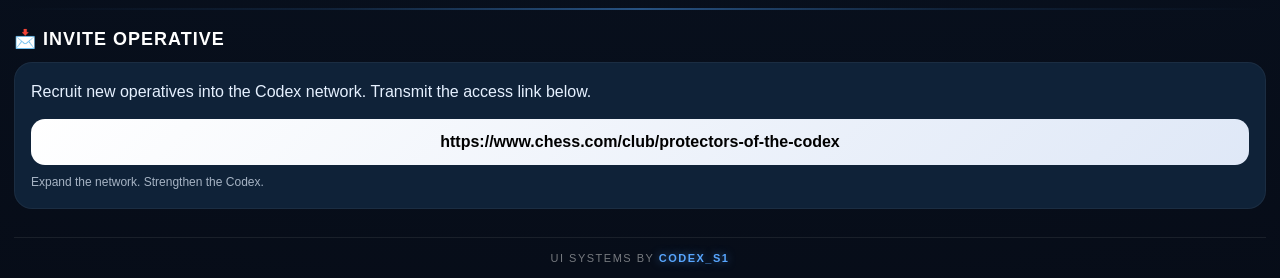
==== commit b813230d: "Update index.html" ====
--- a/index.html
+++ b/index.html
@@ -16,7 +16,7 @@
   <!-- BACKGROUND ENGINE -->
   <iframe
     class="particle-engine"
-    src="https://samuel-thomas-sion.github.io/Codex-Sidebar-1-/"
+    src="https://samuel-thomas-sion.github.io/Codex-Sidebar-1-/particleengine.html"
     loading="lazy"
   ></iframe>
 
@@ -32,6 +32,30 @@
       ></iframe>
     </section>
 
+    <!-- NEW OPERATIVES MODULE -->
+
+<div class="codex-module new-operatives-module">
+
+  <div class="module-header">
+    <h3>🛰️ NEW OPERATIVES</h3>
+    <div class="status-ping"></div>
+  </div>
+
+  <p class="module-subtext">
+    Monitoring newest Codex recruits...
+  </p>
+
+  <div id="new-members-list" class="new-members-list">
+
+    <div class="member-loading">
+      Syncing newest operatives...
+    </div>
+
+  </div>
+
+</div>
+
+<div class="codex-divider"></div>
     <!-- DIRECTIVE -->
     <section class="module hover-card">
       <h2>📜 DIRECTIVE MODULE</h2>
@@ -175,30 +199,6 @@
 
     </section>
 
-<!-- NEW OPERATIVES -->
-<div class="divider">
-  <div class="scan-line"></div>
-</div>
-
-<h3>🛰️ NEW OPERATIVES</h3>
-
-<div class="new-operatives-module">
-
-  <div class="new-operatives-header">
-    Syncing newest operatives...
-  </div>
-
-  <div id="new-members-list">
-
-    <div class="member-loading">
-      Loading latest members...
-    </div>
-
-  </div>
-
-      <div class="divider">
-      <div class="scan-line"></div>
-    </div>
     <!-- INFERNO -->
     <section>
 
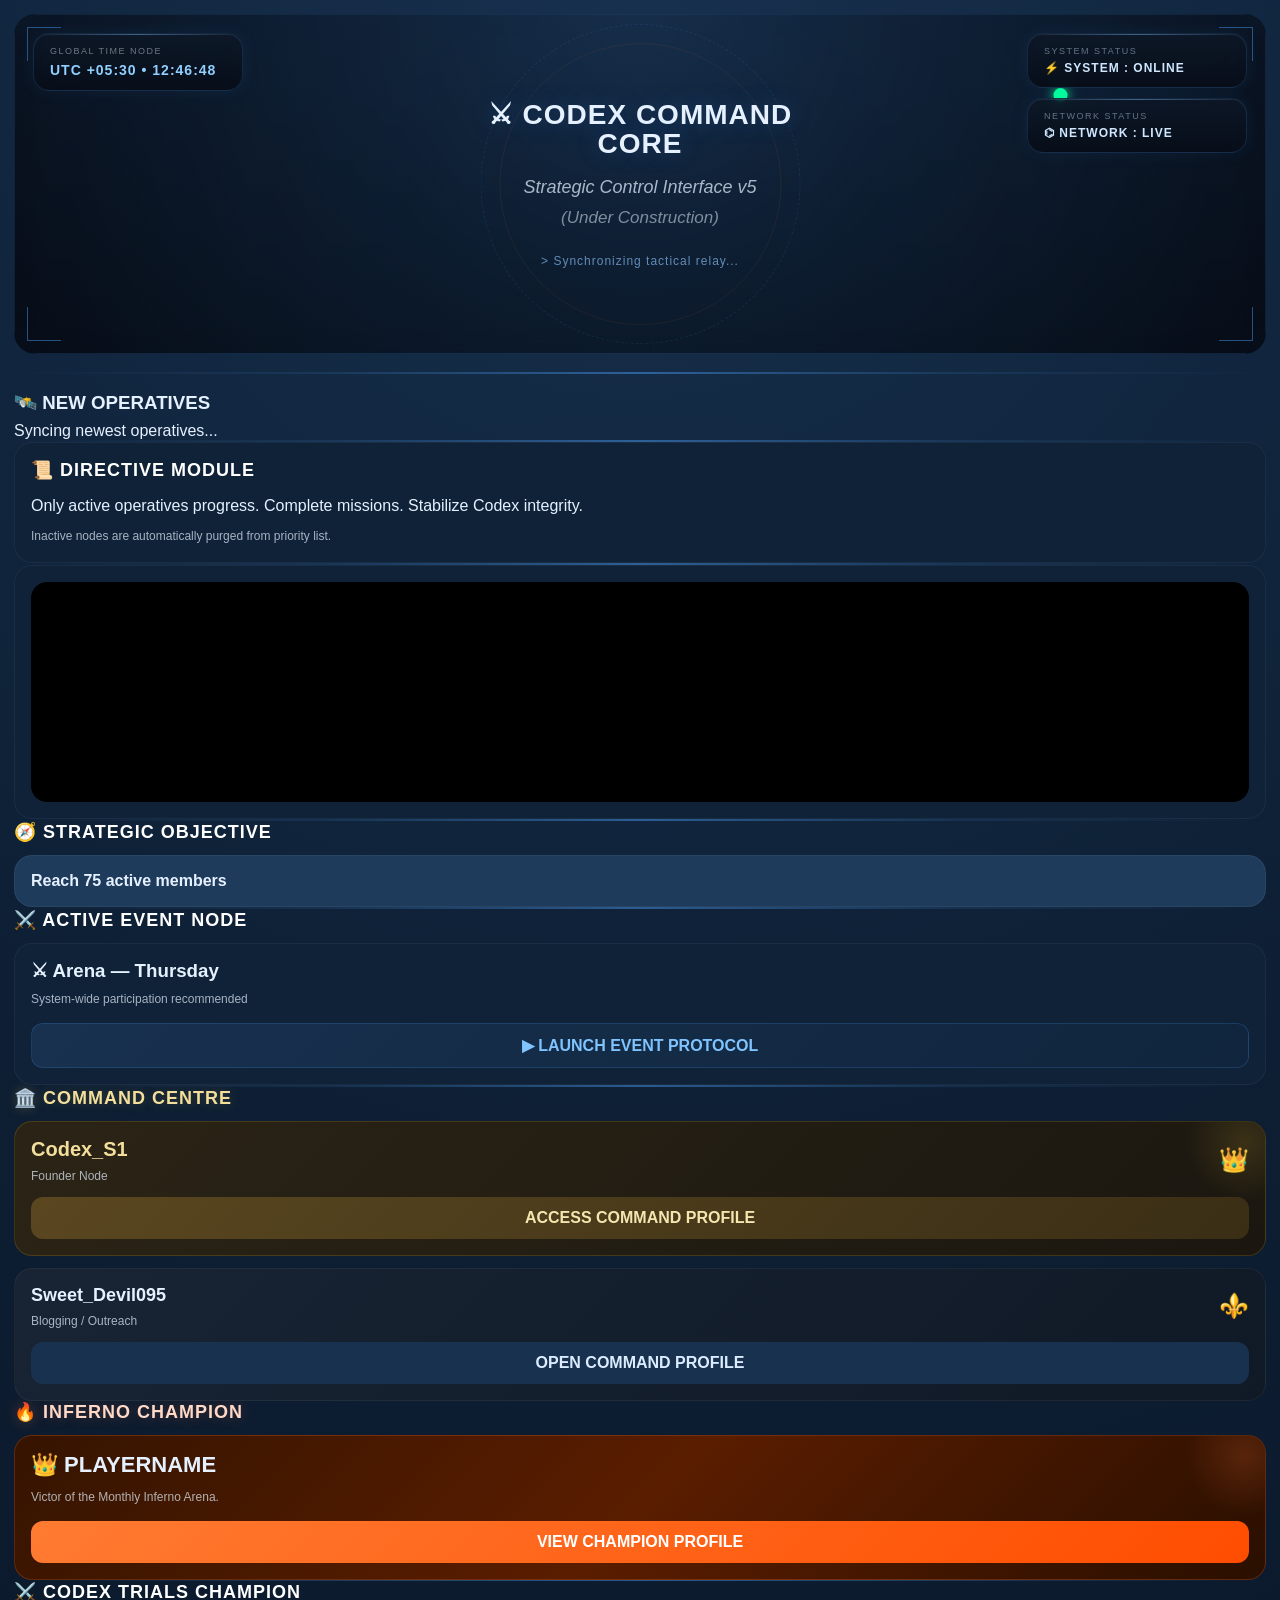
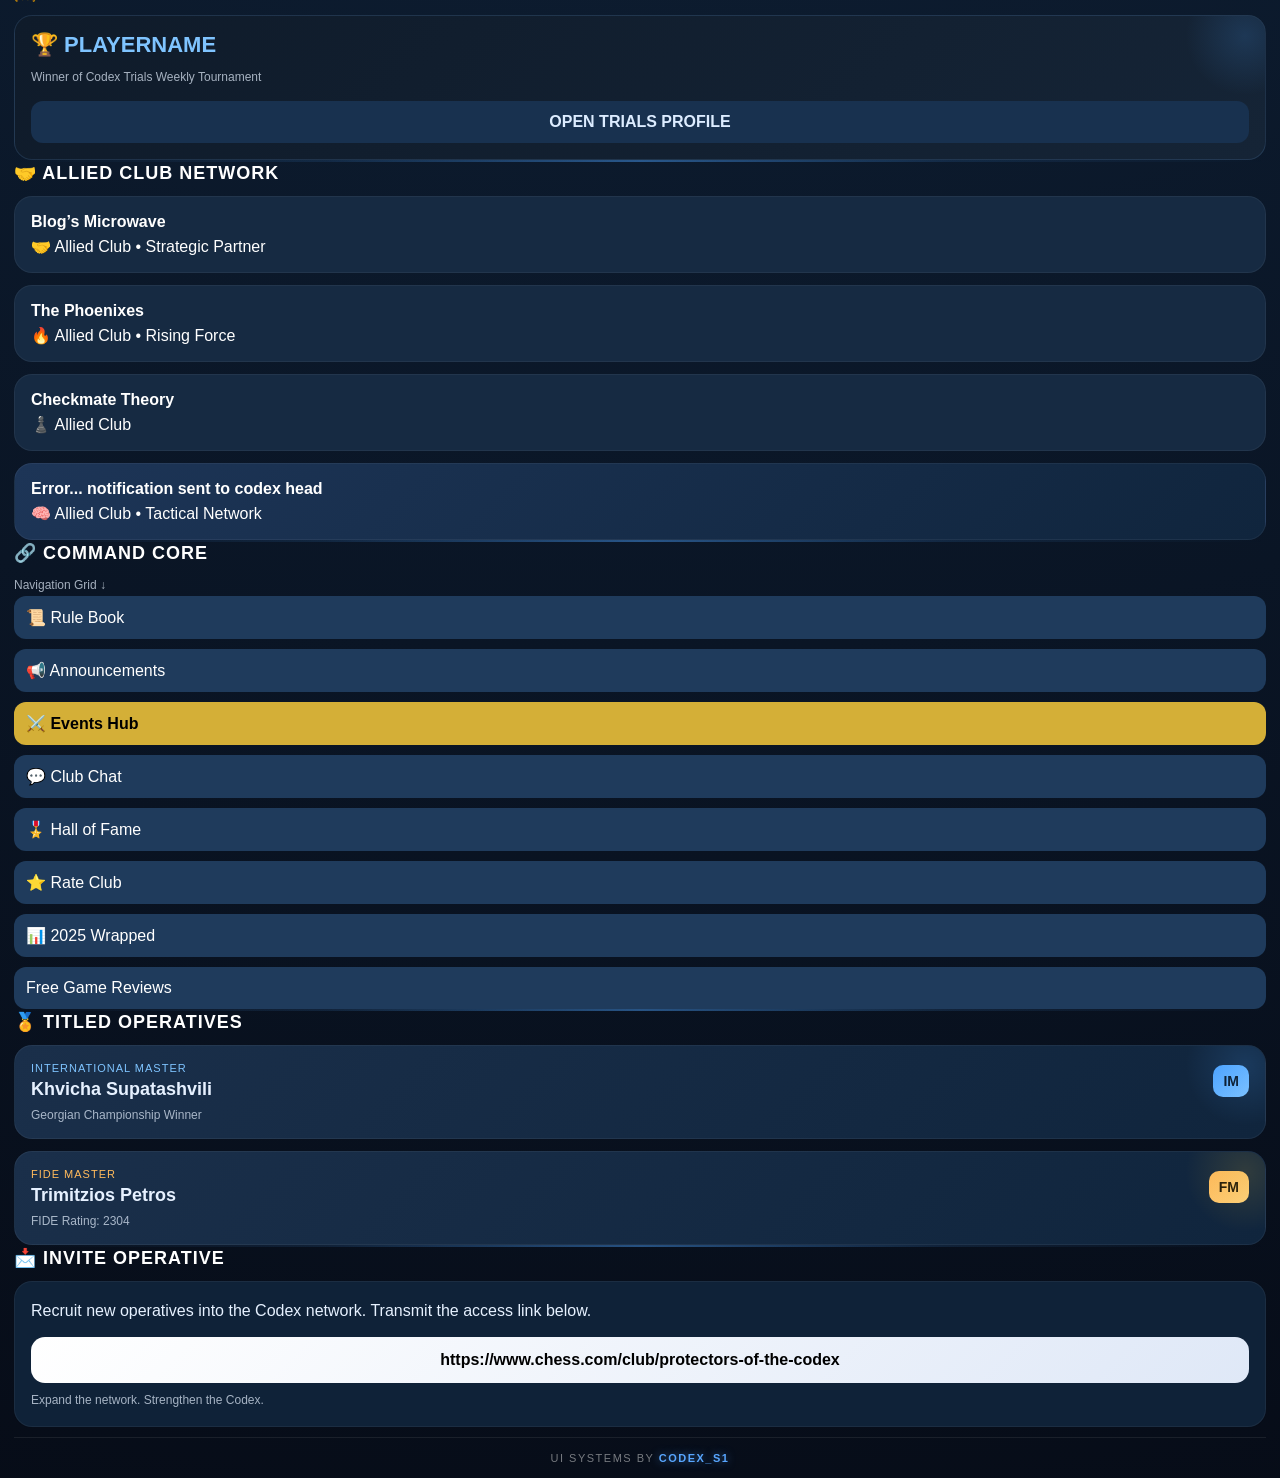
==== commit d4a960d8: "Update index.html" ====
--- a/index.html
+++ b/index.html
@@ -31,31 +31,30 @@
         loading="lazy"
       ></iframe>
     </section>
-
-    <!-- NEW OPERATIVES MODULE -->
-
-<div class="codex-module new-operatives-module">
-
-  <div class="module-header">
-    <h3>🛰️ NEW OPERATIVES</h3>
-    <div class="status-ping"></div>
+     <div class="divider">
+      <div class="scan-line"></div>
+    </div>
+    
+<!-- NEW OPERATIVES -->
+
+<div class="codex-module">
+
+  <h3 class="section-title">
+    🛰️ NEW OPERATIVES
+  </h3>
+
+  <div id="operative-list">
+
+    <div class="operative-loading">
+      Syncing newest operatives...
+    </div>
+
   </div>
 
-  <p class="module-subtext">
-    Monitoring newest Codex recruits...
-  </p>
-
-  <div id="new-members-list" class="new-members-list">
-
-    <div class="member-loading">
-      Syncing newest operatives...
-    </div>
-
-  </div>
-
-</div>
-
-<div class="codex-divider"></div>
+     <div class="divider">
+      <div class="scan-line"></div>
+    </div>
+
     <!-- DIRECTIVE -->
     <section class="module hover-card">
       <h2>📜 DIRECTIVE MODULE</h2>
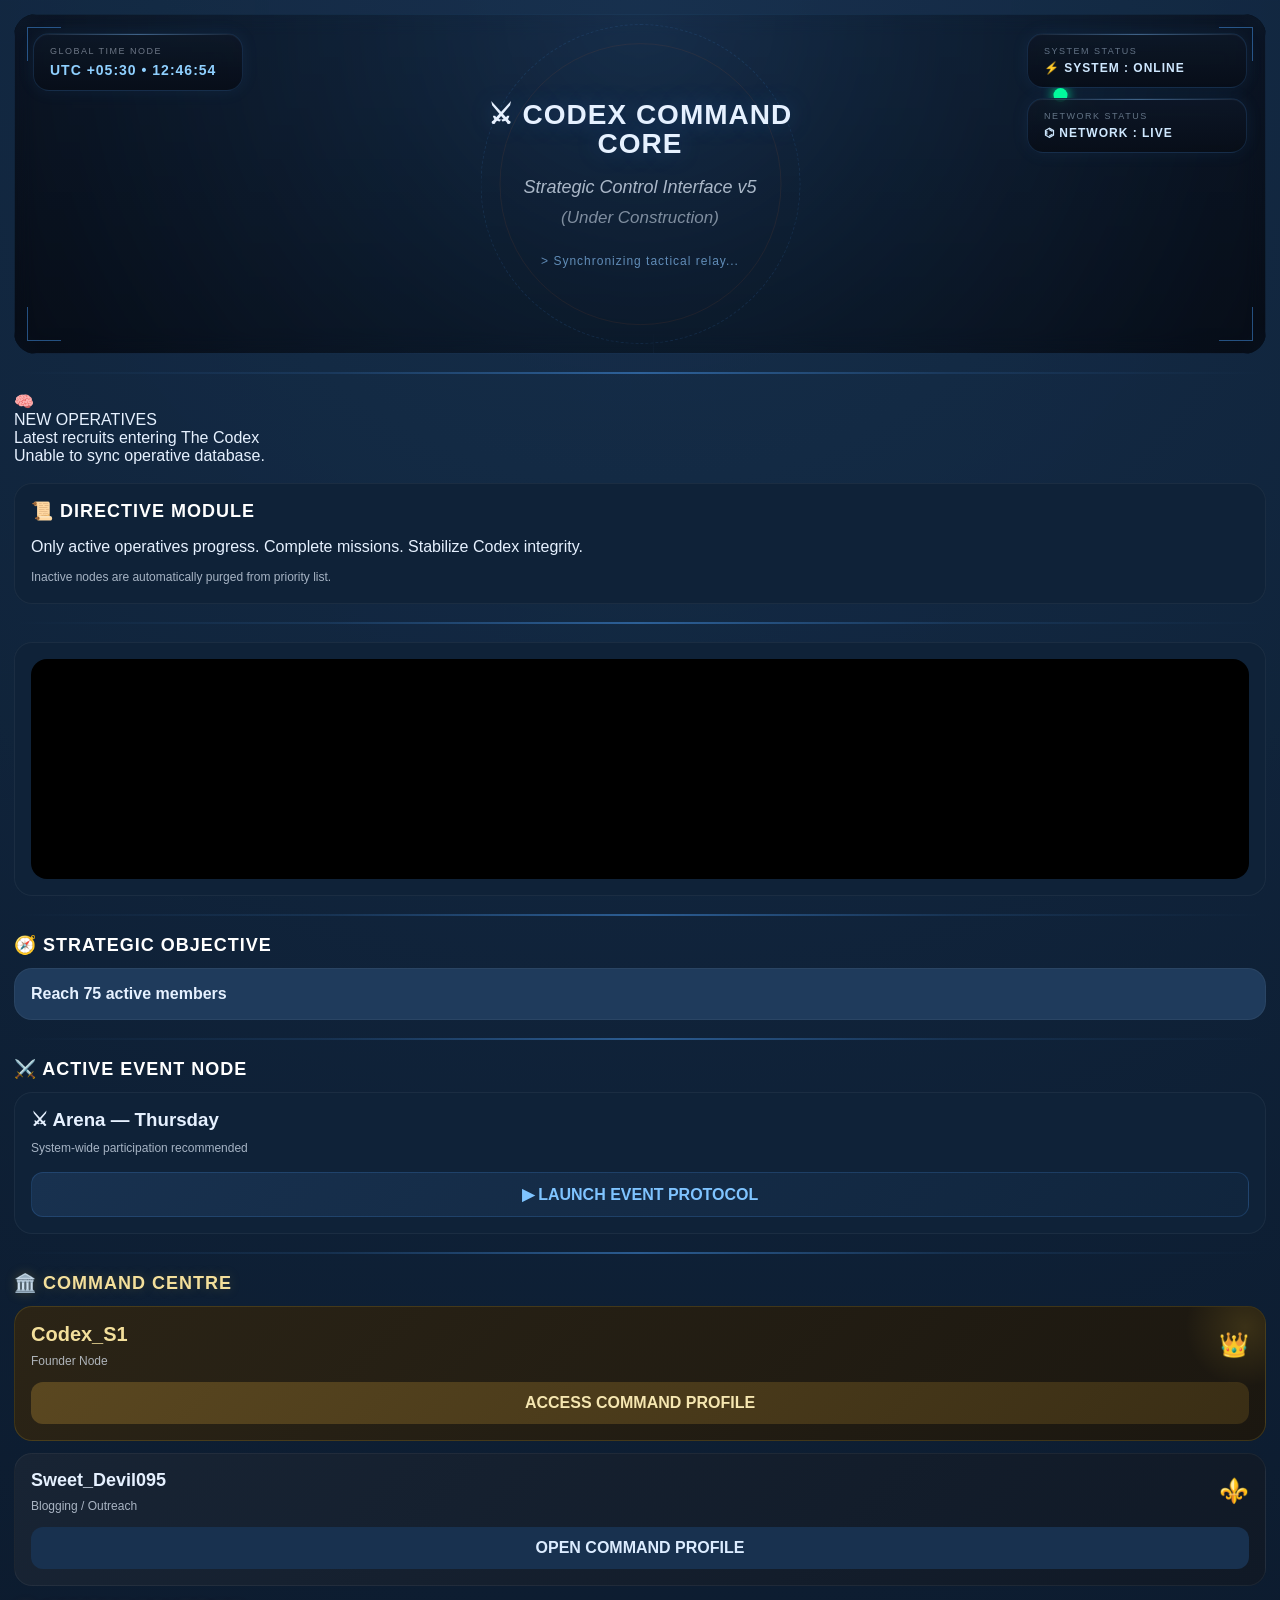
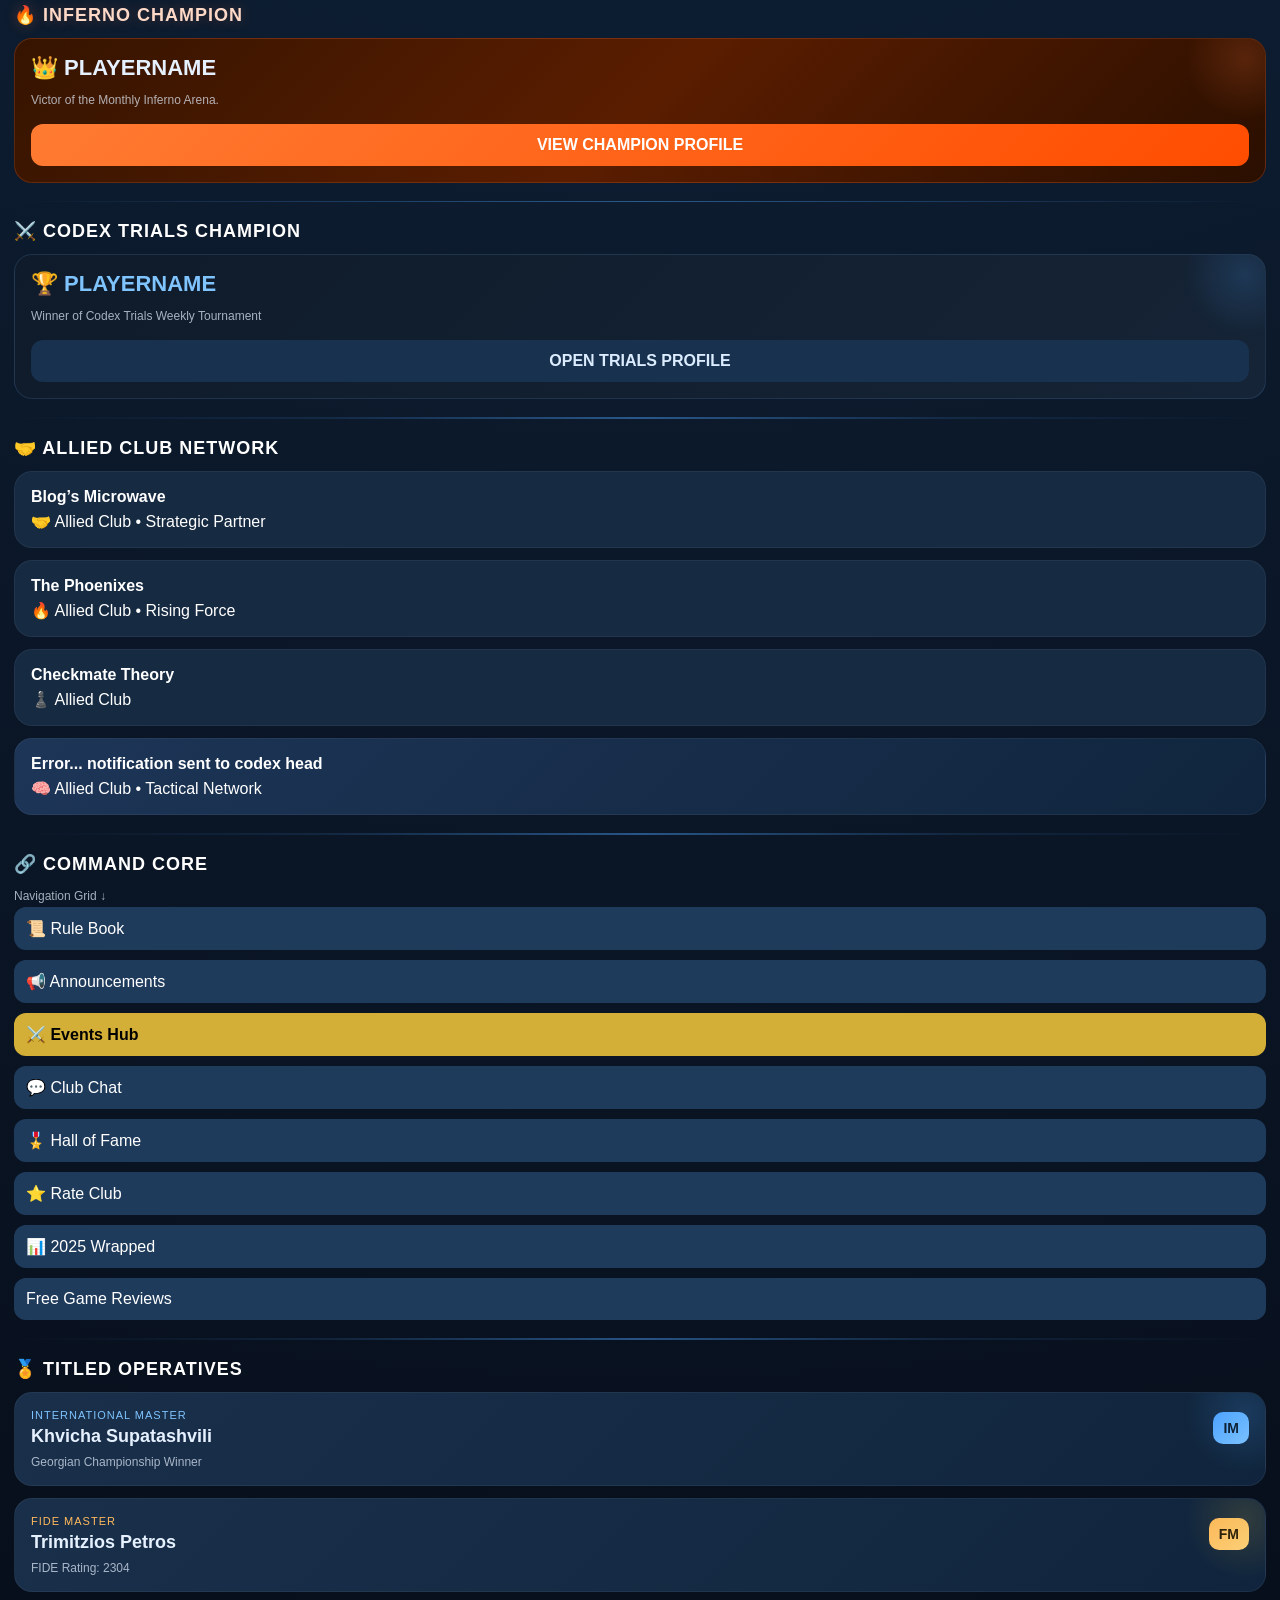
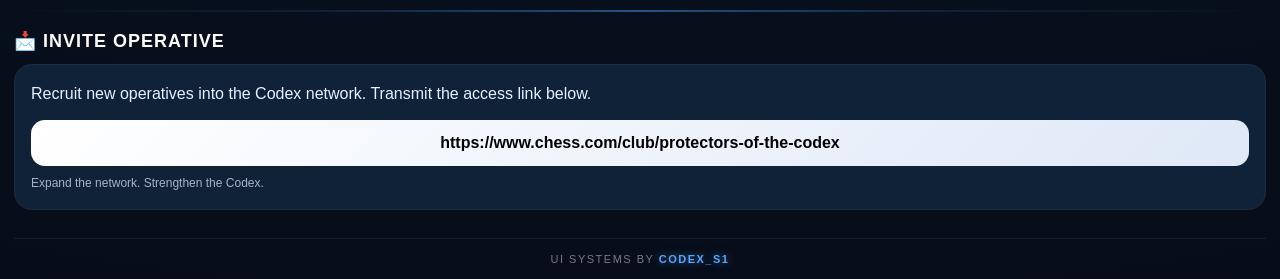
==== commit ce579b4f: "Update index.html" ====
--- a/index.html
+++ b/index.html
@@ -35,25 +35,227 @@
       <div class="scan-line"></div>
     </div>
     
-<!-- NEW OPERATIVES -->
+<!-- =========================
+     NEWEST OPERATIVES MODULE
+========================= -->
 
 <div class="codex-module">
 
-  <h3 class="section-title">
-    🛰️ NEW OPERATIVES
-  </h3>
-
-  <div id="operative-list">
-
-    <div class="operative-loading">
-      Syncing newest operatives...
-    </div>
-
+  <div class="members-header">
+    <div class="members-icon">🧠</div>
+
+    <div>
+      <div class="section-title">
+        NEW OPERATIVES
+      </div>
+
+      <div class="members-sub">
+        Latest recruits entering The Codex
+      </div>
+    </div>
   </div>
 
-     <div class="divider">
-      <div class="scan-line"></div>
-    </div>
+  <div id="codex-members-list">
+
+    <!-- Loading Row -->
+    <div class="member-row">
+      <div class="member-avatar loading-avatar"></div>
+
+      <div class="member-info">
+        <div class="member-name">
+          Syncing operative database...
+        </div>
+
+        <div class="member-joined">
+          Establishing secure uplink
+        </div>
+      </div>
+    </div>
+
+  </div>
+
+</div>
+
+<script>
+async function loadNewestOperatives() {
+
+  const list = document.getElementById(
+    "codex-members-list"
+  );
+
+  try {
+
+    /* FETCH CLUB MEMBERS */
+    const response = await fetch(
+      "https://api.chess.com/pub/club/the-codex/members"
+    );
+
+    if(!response.ok){
+      throw new Error("Club API failed");
+    }
+
+    const data = await response.json();
+
+    /* COMBINE ALL MEMBERS */
+    const members = [
+      ...(data.weekly || []),
+      ...(data.monthly || []),
+      ...(data.all_time || [])
+    ];
+
+    /* REMOVE DUPLICATES */
+    const uniqueMap = new Map();
+
+    members.forEach(member => {
+
+      if(
+        !uniqueMap.has(member.username)
+      ){
+        uniqueMap.set(
+          member.username,
+          member
+        );
+      }
+
+    });
+
+    const uniqueMembers =
+      Array.from(uniqueMap.values());
+
+    /* SORT NEWEST FIRST */
+    uniqueMembers.sort(
+      (a,b) => b.joined - a.joined
+    );
+
+    /* TOP 3 */
+    const newest =
+      uniqueMembers.slice(0,3);
+
+    /* FETCH PLAYER DATA */
+    const fullData =
+      await Promise.all(
+
+        newest.map(async member => {
+
+          try{
+
+            const playerRes =
+              await fetch(
+                `https://api.chess.com/pub/player/${member.username}`
+              );
+
+            const player =
+              await playerRes.json();
+
+            return {
+
+              username:
+                member.username,
+
+              joined:
+                member.joined,
+
+              avatar:
+                player.avatar ||
+                "https://images.chesscomfiles.com/uploads/v1/user/default.8bc7b.png"
+
+            };
+
+          }
+
+          catch{
+
+            return {
+
+              username:
+                member.username,
+
+              joined:
+                member.joined,
+
+              avatar:
+                "https://images.chesscomfiles.com/uploads/v1/user/default.8bc7b.png"
+
+            };
+
+          }
+
+        })
+
+      );
+
+    /* BUILD HTML */
+    list.innerHTML = fullData.map(member => {
+
+      const joinedDate =
+        new Date(
+          member.joined * 1000
+        );
+
+      const formatted =
+        joinedDate.toLocaleDateString(
+          "en-US",
+          {
+            month:"short",
+            day:"numeric"
+          }
+        );
+
+      return `
+
+      <a
+        class="member-row"
+        href="https://www.chess.com/member/${member.username}"
+        target="_blank"
+      >
+
+        <img
+          class="member-avatar"
+          src="${member.avatar}"
+          alt="${member.username}"
+        >
+
+        <div class="member-info">
+
+          <div class="member-name">
+            @${member.username}
+          </div>
+
+          <div class="member-joined">
+            Joined ${formatted}
+          </div>
+
+        </div>
+
+      </a>
+
+      `;
+
+    }).join("");
+
+  }
+
+  catch(error){
+
+    console.error(error);
+
+    list.innerHTML = `
+
+      <div class="member-error">
+        Unable to sync operative database.
+      </div>
+
+    `;
+
+  }
+
+}
+
+window.addEventListener(
+  "DOMContentLoaded",
+  loadNewestOperatives
+);
+</script>
 
     <!-- DIRECTIVE -->
     <section class="module hover-card">
